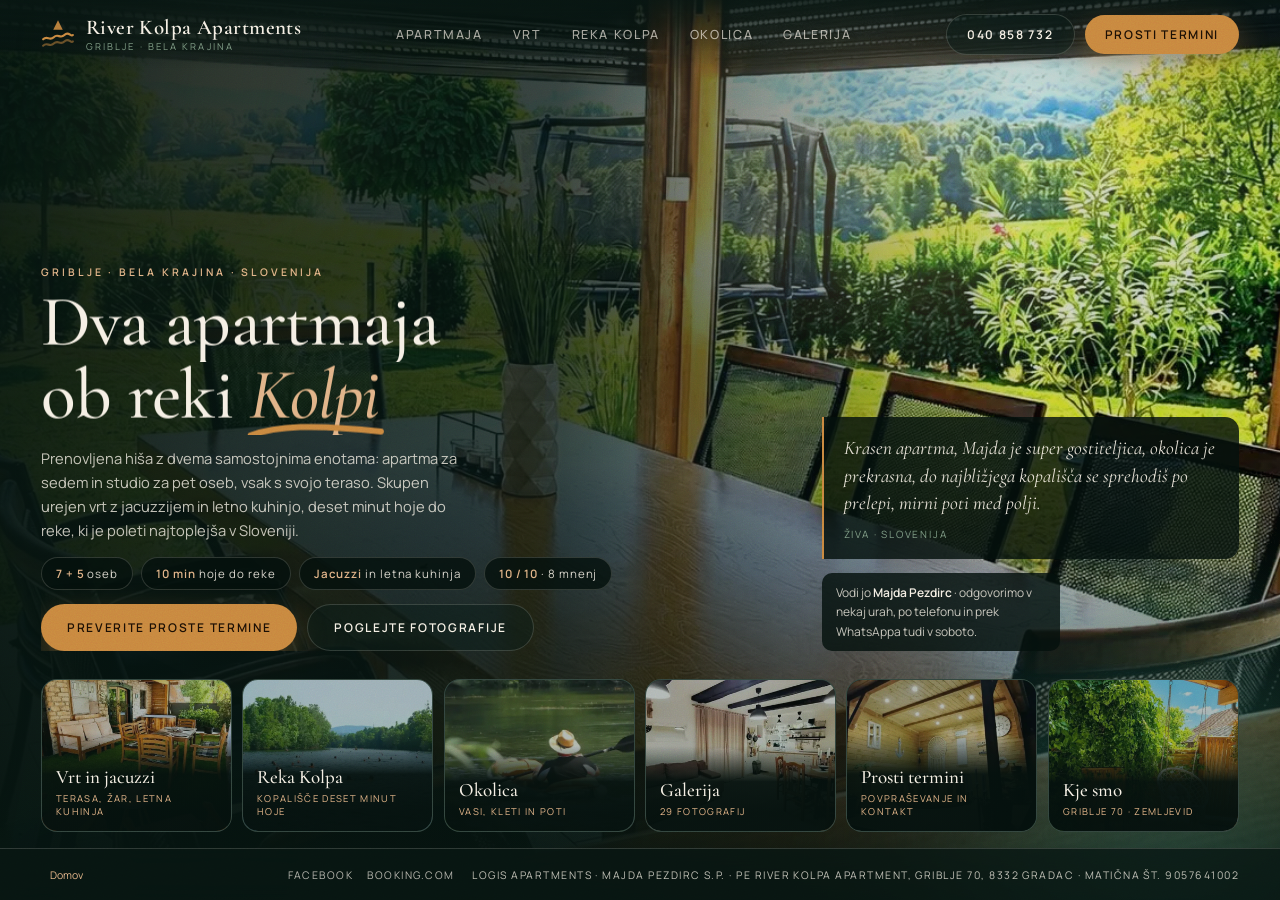
==== index.html @ e373b037 "Absolutni naslovi za predoglede, robots, sitemap Stran je doslej imela samo relativni og:image, brez" ====
<!doctype html>
<html lang="sl">
<head>
<meta charset="utf-8">
<meta name="viewport" content="width=device-width,initial-scale=1,viewport-fit=cover">
<title>River Kolpa Apartments — dva apartmaja ob Kolpi, Griblje, Bela krajina</title>
<meta name="description" content="River Kolpa Apartments, Griblje 70 pri reki Kolpi v Beli krajini. Dva prenovljena apartmaja v hiši: apartma za 7 in studio za 5 oseb, skupen vrt s teraso, jacuzzijem in letno kuhinjo. Reka je deset minut hoje. Brezplačen WiFi in parkirišče.">
<meta name="theme-color" content="#0f2a24">
<meta name="color-scheme" content="dark">
<link rel="preload" as="image" href="assets/hero-terasa.webp" fetchpriority="high">
<meta name="author" content="Majda Pezdirc">
<link rel="canonical" href="https://robertpezdirc8-prog.github.io/river-kolpa-apartments/">
<meta property="og:type" content="website">
<meta property="og:site_name" content="River Kolpa Apartments">
<meta property="og:locale" content="sl_SI">
<meta property="og:url" content="https://robertpezdirc8-prog.github.io/river-kolpa-apartments/">
<meta property="og:title" content="River Kolpa Apartments — Griblje ob Kolpi">
<meta property="og:description" content="Dva apartmaja z vrtom, jacuzzijem in letno kuhinjo. Deset minut hoje do reke, ki je poleti najtoplejša v Sloveniji.">
<meta property="og:image" content="https://robertpezdirc8-prog.github.io/river-kolpa-apartments/assets/og.jpg">
<meta property="og:image:width" content="1200">
<meta property="og:image:height" content="630">
<meta property="og:image:alt" content="Pokrita terasa z razgledom v dolino ob Kolpi">
<meta name="twitter:card" content="summary_large_image">
<meta name="twitter:title" content="River Kolpa Apartments — Griblje ob Kolpi">
<meta name="twitter:description" content="Dva apartmaja z vrtom, jacuzzijem in letno kuhinjo. Deset minut hoje do reke.">
<meta name="twitter:image" content="https://robertpezdirc8-prog.github.io/river-kolpa-apartments/assets/og.jpg">
<link rel="icon" href="data:image/svg+xml,%3Csvg xmlns='http://www.w3.org/2000/svg' viewBox='0 0 32 32'%3E%3Crect width='32' height='32' rx='7' fill='%230f2a24'/%3E%3Cpath d='M4 20c4-4 6 2 10-2s6 2 10-2 4 2 4 0' stroke='%23e0b287' stroke-width='2.4' fill='none' stroke-linecap='round'/%3E%3Cpath d='M4 26c4-4 6 2 10-2s6 2 10-2 4 2 4 0' stroke='%237f9b85' stroke-width='2.4' fill='none' stroke-linecap='round'/%3E%3C/svg%3E">
<link rel="preconnect" href="https://fonts.googleapis.com">
<link rel="preconnect" href="https://fonts.gstatic.com" crossorigin>
<link href="https://fonts.googleapis.com/css2?family=Cormorant+Garamond:ital,wght@0,400;0,500;0,600;1,400;1,500&family=Manrope:wght@300;400;500;600;700&display=swap" rel="stylesheet">
<link rel="stylesheet" href="styles.css">
</head>
<body>
<a class="skip" href="#stage">Preskoči na vsebino</a>
<div class="grain" aria-hidden="true"></div>

<header class="topbar">
  <button class="brand" data-go="home" aria-label="River Kolpa Apartments — domov">
    <span class="brand-mark" aria-hidden="true">
      <svg viewBox="0 0 32 32" fill="none"><path d="M2 21c4-4 6 2 10-2s6 2 10-2 6 2 8 0" stroke="currentColor" stroke-width="2" stroke-linecap="round"/><path d="M2 27c4-4 6 2 10-2s6 2 10-2 6 2 8 0" stroke="currentColor" stroke-width="2" stroke-linecap="round" opacity=".5"/><path d="M16 3l4.5 9h-9L16 3z" fill="currentColor" opacity=".9"/></svg>
    </span>
    <span class="brand-txt"><b>River Kolpa Apartments</b><i>Griblje · Bela krajina</i></span>
  </button>

  <nav class="nav" id="nav" aria-label="Glavna navigacija"></nav>

  <div class="top-actions">
    <button class="back" id="back" aria-label="Nazaj na prejšnji pogled">
      <svg viewBox="0 0 24 24" fill="none" aria-hidden="true"><path d="M15 18l-6-6 6-6" stroke="currentColor" stroke-width="2" stroke-linecap="round" stroke-linejoin="round"/></svg>
      <span>Nazaj</span>
    </button>
    <a class="btn btn-ghost hide-sm" href="tel:+38640858732">040 858 732</a>
    <button class="btn btn-solid" data-go="booking">Prosti termini</button>
  </div>
</header>

<main id="stage" class="stage"></main>

<footer class="foot">
  <nav class="trail" id="trail" aria-label="Trenutna lokacija"></nav>
  <div class="foot-right">
    <a class="call" href="tel:+38640858732"><svg viewBox="0 0 24 24" fill="none" aria-hidden="true"><path d="M6 3h3l2 5-2.5 1.5a12 12 0 0 0 6 6L16 13l5 2v3a2 2 0 0 1-2.2 2A17 17 0 0 1 4 5.2 2 2 0 0 1 6 3z" stroke="currentColor" stroke-width="1.7" stroke-linejoin="round"/></svg>040 858 732</a>
    <span class="soc"><a href="https://www.facebook.com/p/RIVER-KOLPA-Apartment-Griblje-Bela-krajina-Slovenia-100063596405674/" target="_blank" rel="noopener">Facebook</a><a href="https://www.booking.com/hotel/si/holiday-house-kolpa.sl.html" target="_blank" rel="noopener">Booking.com</a></span>
    <span class="legal">LOGIS APARTMENTS · Majda Pezdirc s.p. · PE River Kolpa Apartment, Griblje 70, 8332 Gradac · matična št. 9057641002</span>
  </div>
</footer>

<p class="sr-only" id="live" aria-live="polite"></p>

<dialog class="lightbox" id="lightbox" aria-label="Fotografija v polni velikosti">
  <button class="lb-close" id="lbClose" aria-label="Zapri">&times;</button>
  <button class="lb-nav prev" id="lbPrev" aria-label="Prejšnja fotografija">&#8249;</button>
  <img id="lbImg" alt="">
  <button class="lb-nav next" id="lbNext" aria-label="Naslednja fotografija">&#8250;</button>
  <div class="lb-cap" id="lbCap"></div>
</dialog>

<script type="application/ld+json">
{"@context":"https://schema.org","@type":"LodgingBusiness","name":"River Kolpa Apartments",
"description":"Dva prenovljena apartmaja ob reki Kolpi v Gribljah, Bela krajina. Apartma za 7 in studio za 5 oseb, skupen vrt s teraso, jacuzzijem in letno kuhinjo; deset minut hoje do naravnega kopališča.",
"telephone":"+38640858732","email":"majda.pezdirc@gmail.com","numberOfRooms":2,"petsAllowed":true,
"image":"https://robertpezdirc8-prog.github.io/river-kolpa-apartments/assets/og.jpg","url":"https://robertpezdirc8-prog.github.io/river-kolpa-apartments/",
"sameAs":["https://www.facebook.com/p/RIVER-KOLPA-Apartment-Griblje-Bela-krajina-Slovenia-100063596405674/","https://www.booking.com/hotel/si/holiday-house-kolpa.sl.html"],
"address":{"@type":"PostalAddress","streetAddress":"Griblje 70","postalCode":"8332","addressLocality":"Gradac","addressRegion":"Črnomelj","addressCountry":"SI"},
"geo":{"@type":"GeoCoordinates","latitude":45.5735782,"longitude":15.295151},
"aggregateRating":{"@type":"AggregateRating","ratingValue":"10","reviewCount":8,"bestRating":"10","worstRating":"1"},
"amenityFeature":[
 {"@type":"LocationFeatureSpecification","name":"Brezplačen WiFi","value":true},
 {"@type":"LocationFeatureSpecification","name":"Brezplačno parkirišče","value":true},
 {"@type":"LocationFeatureSpecification","name":"Klimatska naprava","value":true},
 {"@type":"LocationFeatureSpecification","name":"Štedilnik na drva","value":true},
 {"@type":"LocationFeatureSpecification","name":"Popolnoma opremljena kuhinja","value":true},
 {"@type":"LocationFeatureSpecification","name":"Jacuzzi na vrtu","value":true},
 {"@type":"LocationFeatureSpecification","name":"Ograjen vrt in travnik","value":true}]}
</script>
<script src="app.js"></script>
</body>
</html>
---- styles.css ----
:root{
  --ink:#0b1d18;
  --forest:#0f2a24;
  --moss:#1d4438;
  --sage:#7f9b85;
  --wood:#c8873f;
  --wood-soft:#e0b287;
  --cream:#f5efe4;
  --paper:#fbf8f2;
  --line:rgba(245,239,228,.16);
  --scrim:rgba(4,16,13,.82);
  --text:rgba(245,239,228,.78);
  --muted:rgba(245,239,228,.52);
  --shadow:0 30px 80px rgba(4,14,11,.55);
  --ease:cubic-bezier(.22,.68,.24,1);
  --dur:.62s;
  --pad:clamp(18px,3.2vw,54px);
  --bar:52px;
}

*{box-sizing:border-box}
html,body{height:100%}
html{-webkit-text-size-adjust:100%;text-size-adjust:100%}
body{
  margin:0;overflow:hidden;background:var(--ink);color:var(--cream);
  font-family:"Manrope",system-ui,sans-serif;font-weight:400;
  -webkit-font-smoothing:antialiased;text-rendering:optimizeLegibility;
}
button,input,textarea,select{font:inherit;color:inherit}
a{color:inherit;text-decoration:none}
h1,h2,h3,h4{margin:0;font-family:"Cormorant Garamond",Georgia,serif;font-weight:500;line-height:1.02;letter-spacing:-.01em}
p,figure{margin:0}
img{display:block}
:focus-visible{outline:3px solid var(--wood-soft);outline-offset:3px;border-radius:8px}
.sr-only{position:absolute;width:1px;height:1px;margin:-1px;padding:0;overflow:hidden;clip:rect(0 0 0 0);white-space:nowrap;border:0}
.skip{position:fixed;top:calc(8px + env(safe-area-inset-top,0px));left:8px;z-index:90;padding:10px 16px;border-radius:10px;background:var(--cream);color:var(--ink);font-size:12px;letter-spacing:.1em;text-transform:uppercase;font-weight:600;transform:translateY(-160%);transition:transform .25s}
.skip:focus{transform:none}

.grain{
  position:fixed;inset:0;pointer-events:none;z-index:60;opacity:.3;mix-blend-mode:overlay;
  background-image:url("data:image/svg+xml,%3Csvg xmlns='http://www.w3.org/2000/svg' width='140' height='140'%3E%3Cfilter id='n'%3E%3CfeTurbulence type='fractalNoise' baseFrequency='.85' numOctaves='3'/%3E%3C/filter%3E%3Crect width='140' height='140' filter='url(%23n)' opacity='.5'/%3E%3C/svg%3E");
}

/* ── top bar ───────────────────────────────── */
.topbar{
  position:fixed;top:env(safe-area-inset-top,0px);left:0;right:0;z-index:40;height:68px;
  display:flex;align-items:center;justify-content:space-between;gap:18px;
  padding:0 var(--pad);
  background:linear-gradient(180deg,rgba(8,22,18,.86),rgba(8,22,18,0));
}
.brand{display:flex;align-items:center;gap:11px;background:none;border:0;cursor:pointer;padding:0}
.brand-mark{width:34px;height:34px;color:var(--wood);flex:none}
.brand-mark svg{width:100%;height:100%}
.brand-txt{display:flex;flex-direction:column;line-height:1;text-align:left}
.brand-txt b{font-family:"Cormorant Garamond",serif;font-weight:600;font-size:21px;letter-spacing:.02em}
.brand-txt i{font-style:normal;font-size:9.5px;letter-spacing:.22em;text-transform:uppercase;color:var(--sage);margin-top:4px}

.nav{display:flex;align-items:center;gap:2px}
.nav button{
  background:none;border:0;cursor:pointer;padding:9px 14px;border-radius:999px;
  font-size:12.5px;letter-spacing:.13em;text-transform:uppercase;font-weight:500;
  color:rgba(245,239,228,.66);transition:color .25s,background .25s;
}
.nav button:hover{color:var(--cream);background:rgba(245,239,228,.07)}
.nav button.on{color:var(--ink);background:var(--cream)}

.top-actions{display:flex;align-items:center;gap:10px}
.btn{
  border:0;cursor:pointer;border-radius:999px;padding:11px 20px;
  font-size:12px;letter-spacing:.14em;text-transform:uppercase;font-weight:600;
  transition:transform .3s var(--ease),box-shadow .3s var(--ease),background .25s,color .25s;
}
.btn:hover{transform:translateY(-2px)}
.btn-solid{background:var(--wood);color:#1a0f04;box-shadow:0 10px 26px rgba(200,135,63,.3)}
.btn-solid:hover{background:var(--wood-soft)}
.btn-ghost{background:rgba(11,29,24,.5);border:1px solid var(--line);color:var(--cream)}
.btn-ghost:hover{border-color:var(--cream)}

.back{
  display:none;align-items:center;gap:7px;cursor:pointer;
  background:rgba(11,29,24,.6);border:1px solid var(--line);color:var(--cream);
  border-radius:999px;padding:9px 17px 9px 12px;
  font-size:11.5px;letter-spacing:.16em;text-transform:uppercase;font-weight:600;
  backdrop-filter:blur(14px);transition:border-color .3s var(--ease);
}
.back svg{width:17px;height:17px}
.back.show{display:flex;animation:chipIn .4s var(--ease)}
.back:hover{border-color:var(--cream)}
@keyframes chipIn{from{opacity:0;transform:translateY(-7px)}to{opacity:1;transform:none}}

/* ─ sled globine v spodnji vrstici ───────────── */
.foot{
  position:fixed;left:0;right:0;bottom:env(safe-area-inset-bottom,0px);z-index:35;height:var(--bar);
  display:flex;align-items:center;justify-content:space-between;gap:18px;
  padding:0 var(--pad);
  background:rgba(8,22,18,.78);backdrop-filter:blur(12px);border-top:1px solid var(--line);
  font-size:10.5px;letter-spacing:.14em;text-transform:uppercase;
}
.trail{display:flex;align-items:center;gap:4px;min-width:0}
.trail button{
  background:none;border:0;cursor:pointer;padding:5px 9px;border-radius:999px;
  font:inherit;color:var(--sage);transition:color .25s,background .25s;
}
.trail button:hover:not(:disabled){color:var(--cream);background:rgba(245,239,228,.08)}
.trail button[aria-current="page"]{color:var(--wood-soft)}
.trail button:disabled{cursor:default}
.trail span{color:rgba(245,239,228,.28)}
.foot-right{display:flex;align-items:center;gap:18px;min-width:0;color:rgba(245,239,228,.38)}
.call{display:none;align-items:center;gap:8px;flex:none;padding:9px 15px;border:1px solid var(--line);border-radius:999px;
  font-size:11.5px;letter-spacing:.1em;text-transform:uppercase;font-weight:600;color:var(--cream);transition:border-color .3s}
.call:hover{border-color:var(--wood-soft)}
.call svg{width:15px;height:15px;color:var(--wood)}
.foot-right .legal{overflow:hidden;text-overflow:ellipsis;white-space:nowrap;color:rgba(245,239,228,.76)}
.soc{display:flex;gap:14px;flex:none}
.soc a{color:rgba(245,239,228,.72);padding:7px 0;transition:color .25s}
.soc a:hover{color:var(--wood-soft)}

/* ── stage / globina ───────────────────────── */
.stage{position:fixed;inset:0}
.view{
  position:absolute;inset:0;padding:84px var(--pad) calc(var(--bar) + 14px);
  display:flex;flex-direction:column;overflow:hidden;
  transform-origin:50% 46%;will-change:transform,opacity,filter;
  transition:transform var(--dur) var(--ease),opacity var(--dur) var(--ease),filter var(--dur) var(--ease);
}
.view[aria-hidden="true"]{pointer-events:none}
.view.is-in{transform:none;opacity:1;filter:none}
.view.is-behind{transform:scale(.86);opacity:0;filter:blur(14px)}
.view.is-ahead{transform:scale(1.14);opacity:0;filter:blur(16px)}
.col{flex:1;min-height:0;display:flex;flex-direction:column}

.eyebrow{font-size:10.5px;letter-spacing:.28em;text-transform:uppercase;color:var(--wood-soft);font-weight:600}
.lede{font-size:clamp(14px,1.15vw,16.5px);line-height:1.62;color:var(--text);max-width:48ch}
.big{font-size:clamp(38px,5.6vw,86px);line-height:.94}
.mid{font-size:clamp(28px,3.3vw,48px)}
h1:focus-visible,h2:focus-visible{outline-offset:10px}
.fineprint{font-size:12px;line-height:1.6;color:var(--muted);margin-top:18px;max-width:46ch}

/* ── domov ─────────────────────────────────── */
.hero{position:absolute;inset:0;z-index:-1;overflow:hidden}
.hero img{width:100%;height:100%;object-fit:cover;animation:drift 26s ease-in-out infinite alternate}
@keyframes drift{from{transform:scale(1.04) translate3d(0,0,0)}to{transform:scale(1.13) translate3d(-1.6%,-1.4%,0)}}
.hero::after{
  content:"";position:absolute;inset:0;
  background:linear-gradient(90deg,rgba(6,20,16,.95) 0%,rgba(6,20,16,.8) 44%,rgba(6,20,16,.2) 80%),
             linear-gradient(0deg,rgba(6,20,16,.94),transparent 48%);
}
.home-grid{display:grid;grid-template-rows:minmax(0,1fr) auto;gap:clamp(16px,2.2vw,30px);flex:1;min-height:0;align-items:stretch;padding-bottom:2px}
.home-top{display:grid;grid-template-columns:minmax(0,1.28fr) minmax(0,.72fr);gap:clamp(20px,3vw,54px);align-items:end;min-height:0}
.home-title{min-height:0;max-height:100%;overflow:auto;scrollbar-width:thin}
.home-title h1{margin:14px 0 16px}
.home-title h1 em{font-style:italic;color:var(--wood-soft)}
.chips{display:flex;flex-wrap:wrap;gap:8px;margin-top:20px}
.chip{border:1px solid var(--line);border-radius:999px;padding:8px 14px;font-size:11.5px;letter-spacing:.08em;color:rgba(245,239,228,.86);background:var(--scrim)}
.chip b{color:var(--wood-soft);font-weight:600}
.cta-row{display:flex;flex-wrap:wrap;gap:10px;margin-top:20px}
.cta-row .btn{padding:14px 26px}
.home-aside{display:flex;flex-direction:column;gap:14px;align-items:flex-start}
.hosted{font-size:12px;line-height:1.6;color:var(--text);max-width:34ch;background:var(--scrim);padding:10px 14px;border-radius:10px}
.hosted b{color:var(--cream);font-weight:600}

.quote{margin:0;padding:18px 20px;border-left:2px solid var(--wood);background:var(--scrim);border-radius:0 14px 14px 0}
.quote blockquote{margin:0;font-family:"Cormorant Garamond",serif;font-style:italic;font-size:clamp(16px,1.5vw,21px);line-height:1.42;color:rgba(245,239,228,.92)}
.quote figcaption{margin-top:10px;font-size:10px;letter-spacing:.18em;text-transform:uppercase;color:var(--sage)}

.doors{display:grid;grid-template-columns:repeat(6,minmax(0,1fr));gap:10px;flex:none}
.door{
  position:relative;overflow:hidden;cursor:pointer;border:1px solid var(--line);border-radius:16px;
  background:#0d241e;height:clamp(132px,21vh,214px);padding:0;text-align:left;
  transition:border-color .35s,transform .5s var(--ease);
}
.door:hover{border-color:rgba(245,239,228,.42);transform:translateY(-4px)}
.door img{position:absolute;inset:0;width:100%;height:100%;object-fit:cover;opacity:.55;transition:opacity .5s,transform 1.1s var(--ease)}
.door:hover img{opacity:.75;transform:scale(1.08)}
.door span{position:absolute;inset:auto 0 0 0;padding:32px 14px 13px;display:flex;flex-direction:column;justify-content:flex-end;gap:4px;
  background:linear-gradient(0deg,rgba(4,16,13,.98) 22%,rgba(4,16,13,.95) 58%,transparent)}
.door b{font-family:"Cormorant Garamond",serif;font-size:21px;font-weight:500}
.door i{font-style:normal;font-size:9.5px;letter-spacing:.14em;text-transform:uppercase;color:var(--wood-soft)}
.door::after{content:"→";position:absolute;top:12px;right:14px;font-size:16px;opacity:0;transform:translateX(-8px);transition:all .45s var(--ease);color:var(--wood-soft)}
.door:hover::after{opacity:1;transform:none}

/* ── razdeljeni pogled ─────────────────────── */
.split{display:grid;grid-template-columns:minmax(0,1.02fr) minmax(0,1fr);grid-template-rows:minmax(0,1fr);gap:clamp(22px,3.4vw,56px);flex:1;min-height:0;align-items:center}
.figure{position:relative;border-radius:20px;overflow:hidden;box-shadow:var(--shadow);height:100%;min-height:0}
.figure img{width:100%;height:100%;object-fit:cover;transition:transform 1.4s var(--ease)}
.figure:hover img{transform:scale(1.045)}
.figure figcaption{
  position:absolute;left:0;right:0;bottom:0;padding:40px 18px 16px;font-size:11.5px;letter-spacing:.14em;text-transform:uppercase;
  background:linear-gradient(0deg,rgba(4,16,13,.97) 40%,rgba(4,16,13,.9) 62%,transparent);color:rgba(245,239,228,.94)
}
.stack{display:grid;grid-template-rows:1.35fr 1fr;gap:12px;height:100%;min-height:0}

.copy{min-height:0;max-height:100%;overflow:auto;scrollbar-width:thin}
.copy h2{margin:14px 0 18px}
.facts{display:grid;grid-template-columns:repeat(2,minmax(0,1fr));gap:2px;margin-top:26px;border-top:1px solid var(--line)}
.fact{padding:15px 4px 15px 0;border-bottom:1px solid var(--line)}
.fact b{display:block;font-family:"Cormorant Garamond",serif;font-size:31px;font-weight:500;color:var(--wood-soft);line-height:1}
.fact span{display:block;font-size:11px;letter-spacing:.15em;text-transform:uppercase;color:var(--muted);margin-top:7px}

/* ── apartmaja ─────────────────────────────── */
.units-wrap{display:flex;flex-direction:column;flex:1;min-height:0;overflow:hidden}
.unitcols{display:grid;grid-template-columns:repeat(2,minmax(0,1fr));grid-auto-rows:max-content;gap:14px;margin-top:16px;flex:1;min-height:0;overflow:auto;scrollbar-width:thin;align-content:start}
.unit{position:relative;border:1px solid var(--line);border-radius:20px;overflow:hidden;background:#0d241e;display:grid;grid-template-rows:minmax(0,150px) auto;min-height:0}
.unit>img{width:100%;height:100%;object-fit:cover}
.unit-body{padding:clamp(14px,1.5vw,22px);min-height:0}
.unit-body h3{font-size:clamp(21px,2vw,28px)}
.unit-meta{font-size:10px;letter-spacing:.18em;text-transform:uppercase;color:var(--wood-soft);margin:7px 0 12px}
.unit dl{margin:0;display:grid;border-top:1px solid var(--line)}
.unit dl>div{display:grid;grid-template-columns:minmax(0,.4fr) minmax(0,1fr);gap:14px;padding:9px 0;border-bottom:1px solid var(--line)}
.unit dt{font-size:10px;letter-spacing:.15em;text-transform:uppercase;color:var(--muted);padding-top:3px}
.unit dd{margin:0;font-size:13px;line-height:1.5;color:var(--text)}

.amenbar{display:grid;grid-template-columns:repeat(5,minmax(0,1fr));gap:7px 20px;margin-top:14px;flex:none;padding-top:12px;border-top:1px solid var(--line)}
.amenbar div{display:flex;align-items:center;gap:8px;font-size:12px;line-height:1.3;color:var(--text)}
.amenbar svg{width:16px;height:16px;flex:none;color:var(--wood)}

/* ── reka ──────────────────────────────────── */
.rivergrid{display:grid;grid-template-columns:repeat(2,minmax(0,1fr));grid-template-rows:repeat(2,minmax(0,1fr));gap:10px;height:100%;min-height:0}
.rivergrid img{width:100%;height:100%;object-fit:cover;border-radius:16px;border:1px solid var(--line);transition:transform 1.2s var(--ease)}
.rivergrid img:hover{transform:scale(1.04)}

/* ── okolica ───────────────────────────────── */
.strip{display:grid;grid-auto-flow:column;grid-auto-columns:minmax(0,1fr);gap:12px;flex:1;min-height:0;margin-top:22px}
.card{
  position:relative;overflow:hidden;border-radius:16px;border:1px solid var(--line);
  padding:0;cursor:pointer;background:#0d241e;text-align:left;
}
.card img{position:absolute;inset:0;width:100%;height:100%;object-fit:cover;opacity:.55;transition:transform 1.2s var(--ease),opacity .5s}
.card:hover img{transform:scale(1.07);opacity:.72}
.card div{position:absolute;inset:auto 0 0 0;padding:44px 17px 18px;background:linear-gradient(0deg,rgba(4,16,13,.98) 26%,rgba(4,16,13,.95) 62%,transparent)}
.card h3{font-size:23px;margin-bottom:6px}
.card p{font-size:12.5px;line-height:1.5;color:rgba(245,239,228,.78)}
.card i{position:absolute;top:13px;left:15px;font-style:normal;display:flex;align-items:center;gap:7px;font-size:10px;letter-spacing:.2em;text-transform:uppercase;color:var(--wood-soft);background:var(--scrim);padding:6px 12px 6px 9px;border-radius:999px}
.card i svg{width:14px;height:14px;flex:none}

.distlist{display:grid;grid-template-columns:repeat(3,minmax(0,1fr));gap:1px 24px;margin-top:16px;flex:none;border-top:1px solid var(--line);padding-top:12px}
.distlist div{display:flex;align-items:baseline;gap:12px;padding:7px 0;border-bottom:1px solid var(--line)}
.distlist b{font-family:"Cormorant Garamond",serif;font-size:20px;font-weight:500;color:var(--wood-soft);flex:none;min-width:56px}
.distlist span{font-size:12.5px;color:var(--text)}

/* ── galerija ──────────────────────────────── */
.gal-head{display:flex;justify-content:space-between;align-items:flex-end;gap:22px;flex-wrap:wrap}
.tabs{display:flex;gap:6px;flex-wrap:wrap}
.tab{
  background:rgba(245,239,228,.05);border:1px solid var(--line);border-radius:999px;cursor:pointer;
  padding:8px 15px;font-size:10.5px;letter-spacing:.15em;text-transform:uppercase;font-weight:600;color:var(--muted);
  transition:color .25s,background .25s,border-color .25s;
}
.tab:hover{color:var(--cream);border-color:rgba(245,239,228,.4)}
.tab.on{color:var(--ink);background:var(--cream);border-color:var(--cream)}
.gal{display:flex;flex-wrap:wrap;align-content:flex-start;gap:10px;flex:1;min-height:0;overflow:auto;scrollbar-width:thin;margin-top:20px}
.gal button{position:relative;flex:0 0 auto;border:1px solid var(--line);border-radius:12px;overflow:hidden;background:#0d241e;cursor:zoom-in;padding:0;min-height:0}
.gal button img{width:100%;height:100%;object-fit:cover;transition:transform .9s var(--ease),opacity .4s;opacity:.88}
.gal button:hover img{transform:scale(1.07);opacity:1}
.gal button::after{content:"";position:absolute;inset:0;background:radial-gradient(circle at 50% 120%,rgba(200,135,63,.28),transparent 60%);opacity:0;transition:opacity .5s}
.gal button:hover::after{opacity:1}

/* ── rezervacija ───────────────────────────── */
.book{display:grid;grid-template-columns:minmax(0,.95fr) minmax(0,1.05fr);grid-template-rows:minmax(0,1fr);gap:clamp(22px,3.6vw,54px);flex:1;min-height:0;align-items:stretch}
.side{display:flex;flex-direction:column;gap:14px;min-height:0;overflow:auto;scrollbar-width:thin}
.contact-list{display:flex;flex-direction:column;gap:2px;margin-top:26px}
.contact-list a{display:flex;align-items:center;gap:14px;padding:12px 2px;border-bottom:1px solid var(--line);font-size:14.5px;transition:padding-left .35s var(--ease),color .3s}
.contact-list a:hover{padding-left:10px;color:var(--wood-soft)}
.contact-list svg{width:17px;height:17px;color:var(--wood);flex:none}
.contact-list small{margin-left:auto;font-size:10.5px;letter-spacing:.14em;text-transform:uppercase;color:var(--muted)}

.score{display:grid;grid-template-columns:auto minmax(0,1fr);gap:22px;align-items:center;margin-top:20px;padding-top:16px;border-top:1px solid var(--line)}
.score-num b{display:block;font-family:"Cormorant Garamond",serif;font-size:52px;font-weight:500;color:var(--wood-soft);line-height:.9}
.score-num span{display:block;font-size:10.5px;letter-spacing:.16em;text-transform:uppercase;color:var(--muted);margin-top:8px}
.subs{list-style:none;margin:0;padding:0;display:grid;grid-template-columns:repeat(2,minmax(0,1fr));gap:1px 18px}
.subs li{display:flex;justify-content:space-between;gap:10px;padding:6px 0;border-bottom:1px solid var(--line);font-size:11.5px;letter-spacing:.04em;color:var(--muted)}
.subs li b{color:var(--cream);font-weight:600}
.quotes{display:grid;gap:10px;margin-top:20px}
.quotes .quote{padding:14px 16px}
.quotes .quote blockquote{font-size:15px;line-height:1.45}

.form{background:rgba(13,36,30,.72);border:1px solid var(--line);border-radius:20px;padding:clamp(20px,2.4vw,34px);backdrop-filter:blur(12px);flex:none}
.form h3{font-size:27px;margin-bottom:6px}
.form p.note{font-size:12px;line-height:1.55;color:var(--muted);margin-bottom:20px}
.fgrid{display:grid;grid-template-columns:1fr 1fr;gap:12px}
label{display:flex;flex-direction:column;gap:7px;font-size:10.5px;letter-spacing:.16em;text-transform:uppercase;color:var(--muted)}
input,textarea,select{
  background:rgba(6,20,16,.6);border:1px solid var(--line);border-radius:11px;padding:12px 14px;
  font-size:14px;letter-spacing:0;text-transform:none;font-family:inherit;width:100%;min-width:0;transition:border-color .3s,background .3s;
}
input:focus,textarea:focus,select:focus{border-color:var(--wood);background:rgba(6,20,16,.9)}
input:focus:not(:focus-visible),textarea:focus:not(:focus-visible),select:focus:not(:focus-visible){outline:0}
textarea{resize:none;min-height:74px}
.submit-row{display:grid;grid-template-columns:1fr 1fr;gap:10px;margin-top:16px}
.err{margin-top:12px;font-size:12.5px;color:#f0b3a0;text-transform:none;letter-spacing:0}

.acc{display:grid;gap:10px;flex:none}
.acc details{border:1px solid var(--line);border-radius:14px;background:rgba(13,36,30,.5);padding:0 clamp(16px,1.6vw,22px)}
.acc summary{cursor:pointer;padding:15px 0;font-size:10.5px;letter-spacing:.18em;text-transform:uppercase;font-weight:600;color:var(--cream);list-style:none;display:flex;justify-content:space-between;align-items:center;gap:12px}
.acc summary::-webkit-details-marker{display:none}
.acc summary::after{content:"+";font-size:18px;color:var(--wood-soft);line-height:1}
.acc details[open] summary::after{content:"–"}
.acc-g{padding-bottom:16px}
.acc-g h4{font-size:16px;margin:4px 0 8px;color:var(--wood-soft)}
.acc-g ul{margin:0;padding-left:16px;display:grid;gap:6px}
.acc-g li,.acc-g p{font-size:13px;line-height:1.6;color:var(--text)}
.acc-g p{margin:0}
.acc-g+ .acc-g{padding-top:4px}

/* ── lightbox ──────────────────────────────── */
.lightbox{position:fixed;inset:0;width:100%;height:100%;max-width:none;max-height:none;margin:0;padding:0;border:0;overflow:hidden;
  background:rgba(4,14,11,.95);color:var(--cream);display:grid;place-items:center;backdrop-filter:blur(18px);animation:fade .4s var(--ease)}
.lightbox:not([open]){display:none}
.lightbox::backdrop{background:rgba(4,14,11,.55)}
.lightbox[open]{animation:fade .4s var(--ease)}
@keyframes fade{from{opacity:0}to{opacity:1}}
.lightbox img{max-width:88vw;max-height:80vh;max-height:80dvh;object-fit:contain;border-radius:10px;box-shadow:var(--shadow)}
.lb-close{position:absolute;top:20px;right:26px;background:none;border:0;color:var(--cream);font-size:34px;cursor:pointer;line-height:1;opacity:.7}
.lb-close:hover{opacity:1}
.lb-nav{position:absolute;top:50%;transform:translateY(-50%);background:rgba(245,239,228,.08);border:1px solid var(--line);color:var(--cream);width:48px;height:48px;border-radius:999px;font-size:26px;cursor:pointer;display:grid;place-items:center;line-height:1}
.lb-nav:hover{background:rgba(245,239,228,.18)}
.lb-nav.prev{left:22px}.lb-nav.next{right:22px}
.lb-cap{position:absolute;bottom:calc(26px + env(safe-area-inset-bottom,0px));font-size:11px;letter-spacing:.18em;text-transform:uppercase;color:rgba(245,239,228,.6)}

/* ── odzivnost ─────────────────────────────── */
@media (max-width:1400px){
  .doors{grid-template-columns:repeat(6,minmax(0,1fr))}
  .door{height:clamp(120px,17vh,180px)}
  .door b{font-size:19px}
}
@media (max-width:1080px){
  .nav button{padding:8px 10px;font-size:11px;letter-spacing:.1em}
  .hide-sm{display:none}
  .home-top{grid-template-columns:minmax(0,1fr)}
  .home-aside{display:none}
  .amenbar{grid-template-columns:repeat(3,minmax(0,1fr))}
  .distlist{grid-template-columns:repeat(2,minmax(0,1fr))}
}
@media (max-width:900px){
  /* vrstica se zaviha v dve vrsti, ovitek pa se je moral končati pod celim zabojem —
     sicer spodnja vrsta gumijev lebdi nad fotografijo in je ni močno brati */
  .topbar{height:auto;flex-wrap:wrap;padding:10px var(--pad) 0;
    background:linear-gradient(180deg,rgba(8,22,18,.98) 55%,rgba(8,22,18,.94) 88%,rgba(8,22,18,0) 100%)}
  .nav{order:3;width:100%;display:flex;flex-wrap:wrap;justify-content:center;gap:6px;padding:9px 0 11px}
  .nav button{padding:11px 13px;font-size:10.5px;letter-spacing:.12em}
  .btn{padding:14px 18px}
  .back{padding:12px 17px 12px 13px}
  .trail button{padding:9px 10px}
  .soc a{padding:11px 2px}
  .tab{padding:15px 16px;font-size:11px}
  .view{overflow-y:auto;overscroll-behavior:contain;-webkit-overflow-scrolling:touch;
    padding-top:calc(var(--tb,170px) + 12px);padding-bottom:calc(var(--fb,68px) + 16px + env(safe-area-inset-bottom,0px))}
  .copy,.units-wrap,.side,.home-title,.unit-body,.unitcols,.gal{overflow:visible;max-height:none}
  .home-grid,.split,.book,.unitcols{grid-template-columns:1fr}
  .home-grid,.split,.book,.strip,.gal,.units-wrap,.unitcols,.col{flex:0 0 auto;min-height:auto}
  .home-top,.split,.book{align-items:start}
  .home-grid{grid-template-rows:auto auto}
  .home-title{overflow:visible}
  .doors{grid-template-columns:repeat(2,minmax(0,1fr))}
  .door{height:clamp(112px,29vw,164px)}
  .stack{grid-template-rows:1fr 1fr;min-height:420px}
  .split{grid-template-rows:auto auto}
  .rivergrid{min-height:340px}
  .strip{grid-auto-flow:row;grid-auto-columns:auto;grid-template-rows:repeat(4,minmax(0,200px))}
  .amenbar{grid-template-columns:repeat(2,minmax(0,1fr))}
  .score{grid-template-columns:1fr}
  .submit-row{grid-template-columns:1fr}
  .foot{height:auto;padding:9px var(--pad);flex-wrap:wrap;gap:8px}
  .foot-right .legal{display:none}
  .foot .call{display:flex}
  .trail{flex-wrap:wrap}
  input,select,textarea{font-size:16px}
  label{font-size:11px}
  .eyebrow{font-size:11px}
  .brand-txt i{font-size:10px}
  .door i{font-size:10px}
  .chip{font-size:12px}
  .unit dt{font-size:10.5px}
  .unit-meta{font-size:10.5px}
  .unit dd{font-size:13.5px;line-height:1.55}
  .quote figcaption{font-size:10.5px}
  .fact span{font-size:11px}
  .contact-list small{font-size:11px}
  .score-num span{font-size:11px}
  .acc summary{font-size:11px}
  .amenbar div{font-size:12.5px}
  .card p{font-size:13px}
  .card i{font-size:10.5px}
  .distlist span{font-size:13px}
  .fineprint{font-size:12.5px}
  .hosted{font-size:12.5px}
}
@media (max-width:600px){
  .topbar{padding:8px var(--pad) 0}
  .brand-txt i{display:none}
  .brand-txt b{font-size:18px}
  .top-actions{width:100%;order:2;justify-content:space-between;gap:10px}
  .btn{padding:13px 16px}
  .nav{padding:8px 0 9px;gap:5px}
  .nav button{padding:10px 12px;font-size:10px}
  .trail button{padding:8px 9px}
  .soc a{padding:9px 2px}
}
@media (max-width:420px){
  .fgrid{grid-template-columns:1fr}
}
@media (max-height:430px) and (max-width:900px){
  .brand-txt{display:none}
  .top-actions{order:1;width:auto;justify-content:flex-end}
  .nav{width:100%;overflow-x:auto;flex-wrap:nowrap;justify-content:flex-start;scrollbar-width:none}
}
@media (max-height:720px){
  .big{font-size:clamp(30px,4.4vw,48px)}
  .facts,.amenbar{margin-top:14px}
  .fact{padding:9px 0}
  .fact b{font-size:23px}
  .door{height:clamp(108px,19vh,150px)}
  .unit{grid-template-rows:minmax(0,118px) auto}
  .unit dl>div{padding:7px 0}
  .unit dd{font-size:12.5px;line-height:1.45}
}
@media (max-height:860px) and (min-width:901px){
  .doors{grid-template-columns:repeat(6,minmax(0,1fr))}
  .door{height:clamp(96px,15.5vh,128px)}
  .door b{font-size:19px}
  .home-title h1{margin:10px 0 12px}
  .chips,.cta-row{margin-top:14px}
  .lede{font-size:13.5px;line-height:1.55}
  .quote{padding:14px 18px}
}
@media (prefers-reduced-motion:reduce){
  *{animation:none!important;transition-duration:.01ms!important}
}

/* ══ ambienca, globina, koreografija ═══════════
   Dodano v tretji krog: sloji svetlobe, prahu in
   gibanja. Vse je dekorativno in pod `pointer-events:none`. */

.view > :not(.hero):not(.amb){position:relative;z-index:1}

.amb{position:absolute;inset:0;z-index:-1;pointer-events:none;overflow:hidden}
.amb > *{position:absolute}

.glow{border-radius:50%;filter:blur(64px);mix-blend-mode:screen}
.glow-a{width:44vw;height:44vw;left:-9vw;top:-15vw;background:radial-gradient(circle,rgba(255,197,112,.44),rgba(255,197,112,0) 66%);animation:gdrift 38s ease-in-out infinite alternate}
.glow-b{width:50vw;height:50vw;right:-14vw;bottom:-19vw;background:radial-gradient(circle,rgba(74,190,168,.34),rgba(74,190,168,0) 68%);animation:gdrift 46s -14s ease-in-out infinite alternate-reverse}
@keyframes gdrift{from{transform:translate3d(0,0,0) scale(1)}to{transform:translate3d(5.5vw,4.5vh,0) scale(1.18)}}

.rays{inset:0;transform-origin:62% 6%;mix-blend-mode:screen;opacity:.6;
  background:repeating-conic-gradient(from 0deg at 62% 6%,rgba(255,216,150,.14) 0deg 2.3deg,transparent 2.3deg 11deg);
  -webkit-mask-image:radial-gradient(72% 66% at 62% 6%,#000 0%,rgba(0,0,0,.35) 42%,transparent 74%);
  mask-image:radial-gradient(72% 66% at 62% 6%,#000 0%,rgba(0,0,0,.35) 42%,transparent 74%);
  animation:rayturn 210s linear infinite}
@keyframes rayturn{to{transform:rotate(360deg)}}

.mote{width:3px;height:3px;border-radius:50%;opacity:0;
  background:rgba(255,229,178,.95);box-shadow:0 0 9px 2px rgba(255,199,120,.5);
  animation:mote var(--t,26s) linear var(--dl,0s) infinite}
@keyframes mote{
  0%{opacity:0;transform:translate3d(0,0,0) scale(.5)}
  14%{opacity:var(--o,.7)}
  55%{opacity:calc(var(--o,.7)*.35)}
  86%{opacity:var(--o,.7)}
  100%{opacity:0;transform:translate3d(var(--x,4vw),var(--y,-46vh),0) scale(1.15)}
}

.vig{inset:0;background:radial-gradient(120% 92% at 50% 44%,transparent 42%,rgba(4,14,11,.5) 84%,rgba(4,14,11,.86) 100%)}

/* ── domov: večslojna fotografija ────────────── */
.hero{transform:translate3d(calc(var(--px,0)*-13px),calc(var(--py,0)*-9px),0);transition:transform .7s cubic-bezier(.16,.84,.24,1)}
.hero::before{content:"";position:absolute;inset:0;z-index:2;mix-blend-mode:screen;pointer-events:none;
  background:radial-gradient(46% 40% at 74% 16%,rgba(255,206,138,.3),transparent 68%);animation:breathe 17s ease-in-out infinite alternate}
@keyframes breathe{from{opacity:.5}to{opacity:1}}
.hero img{position:absolute;inset:0;opacity:0;filter:saturate(1.07) contrast(1.04)}
.hero img.on{opacity:1;animation:shot 36s ease-in-out infinite}
.hero img.off1{animation:shot 36s 12s ease-in-out infinite}
.hero img.off2{animation:shot 36s 24s ease-in-out infinite}
@keyframes shot{
  0%{opacity:0;transform:scale(1.06)}
  6%{opacity:1}
  30%{opacity:1}
  39%{opacity:0}
  100%{opacity:0;transform:scale(1.16)}
}
.hero img.lead{animation:heroIn 2.1s var(--ease) both,shot 36s ease-in-out infinite}
@keyframes heroIn{from{opacity:0;transform:scale(1.13)}to{opacity:1;transform:scale(1.06)}}

/* ── razkrivanje vsebine ─────────────────────── */
[data-rv]{--d:0ms}
.view.is-in [data-rv]{animation:rvIn .9s var(--ease) var(--d) both}
@keyframes rvIn{from{opacity:0;transform:translate3d(0,17px,0)}to{opacity:1;transform:none}}

.mask{display:block;overflow:hidden;padding-bottom:.08em}
.view.is-in .mask > span{animation:rvLine 1.15s var(--ease) var(--d) both}
@keyframes rvLine{from{transform:translate3d(0,112%,0)}to{transform:none}}

.uline{position:relative;display:inline-block}
.uline svg{position:absolute;left:-1%;bottom:-.16em;width:104%;height:.3em;overflow:visible;pointer-events:none}
.uline path{fill:none;stroke:var(--wood);stroke-width:6;stroke-linecap:round;vector-effect:non-scaling-stroke;stroke-dasharray:100;stroke-dashoffset:0}
.view.is-in .uline path{animation:draw 1.5s .62s var(--ease) both}
@keyframes draw{from{stroke-dashoffset:100}to{stroke-dashoffset:0}}

/* ── ploščice: mosaic, sijaj, nagib ──────────── */
@media (min-width:1401px){.doors{grid-template-columns:1.5fr repeat(5,minmax(0,1fr))}}
.door{--rx:0deg;--ry:0deg;--ty:0px;transform-style:preserve-3d;
  transform:perspective(920px) rotateX(var(--rx)) rotateY(var(--ry)) translate3d(0,var(--ty),0);
  transition:border-color .35s,transform .55s var(--ease),box-shadow .55s var(--ease)}
.door:hover{--ty:-7px;border-color:rgba(245,239,228,.5);box-shadow:0 26px 46px rgba(3,12,9,.6)}
.door img{opacity:.68}
.door:hover img{opacity:.9}
.door::before{content:"";position:absolute;inset:0;z-index:3;pointer-events:none;transform:translateX(-125%);
  background:linear-gradient(105deg,transparent 33%,rgba(255,238,205,.24) 48%,transparent 63%);
  transition:transform 1s var(--ease)}
.door:hover::before{transform:translateX(125%)}
.door > span{z-index:2}
.door::after{z-index:4}

/* ── gumbi: sijaj ────────────────────────────── */
.btn{position:relative;overflow:hidden;isolation:isolate}
.btn::after{content:"";position:absolute;inset:0;z-index:-1;transform:translateX(-125%);
  background:linear-gradient(105deg,transparent 34%,rgba(255,255,255,.34) 50%,transparent 66%);
  transition:transform .85s var(--ease)}
.btn:hover::after{transform:translateX(125%)}
.btn-solid{box-shadow:0 12px 30px rgba(200,135,63,.36)}
.btn-solid:hover{box-shadow:0 18px 44px rgba(224,178,135,.46)}

/* ── reka: caustics ──────────────────────────── */
.cauc{position:absolute;inset:-22%;pointer-events:none;z-index:2;mix-blend-mode:soft-light;opacity:.55;
  background:repeating-linear-gradient(74deg,rgba(255,255,255,.2) 0 2px,transparent 2px 17px),
             repeating-linear-gradient(103deg,rgba(150,255,232,.15) 0 3px,transparent 3px 24px);
  animation:cauc 21s linear infinite}
@keyframes cauc{from{transform:translate3d(0,0,0)}to{transform:translate3d(-7%,4.5%,0)}}

/* ── mirovanje izven aktivnega pogleda ───────── */
.view:not(.is-in) .amb *,.view:not(.is-in) .hero img,.view:not(.is-in) .cauc{animation-play-state:paused}

/* ── zaslonski pripomočki ────────────────────── */
@media (hover:none){.door::before,.btn::after{display:none}}
@media (max-width:900px){.rays{opacity:.4}.glow{filter:blur(46px)}.mote{display:none}}
.mask > span{display:block}
.rivergrid{position:relative;overflow:hidden}
.amb{inset:-3%;transform:translate3d(calc(var(--px,0)*17px),calc(var(--py,0)*11px),0);transition:transform .8s cubic-bezier(.16,.84,.24,1)}
/* ambienca se na domu umakni iz področja besedila */
.view[data-view="home"] .amb{
  -webkit-mask-image:linear-gradient(100deg,transparent 4%,rgba(0,0,0,.5) 32%,#000 60%);
  mask-image:linear-gradient(100deg,transparent 4%,rgba(0,0,0,.5) 32%,#000 60%)}
.rays{opacity:.34}
.glow-a{opacity:.8}

/* ── brez drsenja: eno mnenje, izmenjujoče se ── */
.quotes{display:grid;gap:0}
.quotes .quote{grid-area:1/1;animation:qcycle 18s var(--ease) infinite}
.quotes .quote + .quote{opacity:0}
.quotes .quote:nth-child(2){animation-delay:9s}
@keyframes qcycle{
  0%{opacity:0;transform:translate3d(0,10px,0)}
  6%{opacity:1;transform:none}
  44%{opacity:1;transform:none}
  50%{opacity:0;transform:translate3d(0,-8px,0)}
  100%{opacity:0;transform:translate3d(0,-8px,0)}
}

/* ── drsniki naj ne bodo vidni, a vsebina ostane dosegljiva ── */
@media (min-width:901px){
  .copy,.side,.units-wrap,.unitcols,.home-title{scrollbar-width:none}
  .copy::-webkit-scrollbar,.side::-webkit-scrollbar,.units-wrap::-webkit-scrollbar,
  .unitcols::-webkit-scrollbar,.home-title::-webkit-scrollbar{width:0;height:0}
  .contact-list a{padding-right:8px}
}

/* ── nizki zasloni: vsebina se stisne, da ne rabi drsenja ── */
@media (max-height:830px) and (min-width:901px){
  .book .lede,.split .lede{font-size:13.5px;line-height:1.5}
  .contact-list{margin-top:14px}
  .contact-list a{padding-top:7px;padding-bottom:7px}
  .score{margin-top:12px;padding-top:10px}
  .quotes{margin-top:12px}
  .quote{padding:12px 16px}
  .quote blockquote{font-size:14px}
  .form{padding:16px 20px}
  .form p.note{margin-bottom:12px;font-size:11.5px}
  .fgrid{gap:9px}
  textarea{min-height:52px}
  .submit-row{margin-top:12px}
  .acc details{padding:0 14px}
  .acc summary{padding:10px 0}
  .unit-body{padding:12px 14px}
  .unit dl>div{padding:6px 0}
}
@media (max-height:830px) and (min-width:901px){
  .unit{grid-template-rows:minmax(0,104px) auto}
  .unit-body h3{font-size:22px}
  .unit-meta{margin:5px 0 9px}
  .amenbar{margin-top:10px;padding-top:9px}
  .facts{margin-top:16px}
  .fact{padding:10px 0}
  .fact b{font-size:26px}
  .fineprint{margin-top:12px}
  .cta-row{margin-top:14px}
}
@media (max-height:830px) and (min-width:901px){
  .view{padding-top:74px}
  .fact{padding:8px 0}
}
/* na prenosnikih se prikazna tipografija zloži, da stran ne rabi drsenja */
@media (max-height:830px) and (min-width:901px){
  .big{font-size:clamp(32px,4.3vw,58px);line-height:.96}
  .mid{font-size:clamp(25px,2.7vw,38px)}
  .copy h2{margin:10px 0 14px}
  .home-title h1{margin:10px 0 12px}
  .chips{margin-top:14px}
  .cta-row .btn{padding:12px 22px}
  .lede{font-size:13.5px;line-height:1.52}
}
@media (max-height:720px) and (min-width:901px){
  .big{font-size:clamp(28px,3.8vw,46px)}
  .mid{font-size:clamp(22px,2.4vw,32px)}
}
@media (max-height:830px) and (min-width:901px){
  .home-grid{gap:clamp(12px,1.4vw,18px)}
  .chips,.cta-row{margin-top:12px}
}
/* mehkejši žarki: redkejši, širši, brez učinkova pavčine */
.rays{opacity:.26;background:repeating-conic-gradient(from 0deg at 62% 6%,rgba(255,216,150,.1) 0deg 5.5deg,transparent 5.5deg 26deg)}

/* na visokih zaslonih se rezervacija usede na sredino, da ne ostane prazno dno */
@media (min-height:960px) and (min-width:901px){
  .book,.split{align-items:center}
  .book .copy,.book .side{max-height:none}
}

/* žarki nad ravnim ozadjem se berejo kot črtice — jih zamegli in umiri */
.rays{filter:blur(9px)}
.view:not([data-view="home"]):not([data-view="garden"]):not([data-view="river"]) .rays{opacity:.12}

/* pri 900 px višini se zadnja vrstica dotika robov — rahlo stisnemo ritem */
@media (min-width:901px) and (max-height:940px){
  .home-title h1{margin:10px 0 12px}
  .copy h2{margin:10px 0 14px}
  .chips,.cta-row{margin-top:14px}
  .facts{margin-top:20px}
  .fact{padding:11px 4px 11px 0}
  .fact b{font-size:27px}
}
/* ozek zaslon: najdlje dve sliki v vrsti, razpored še vedno dela JS — vrstice ostanejo do roba polne */
@media (max-width:640px){
  .gal{--gal-cap:2}
}
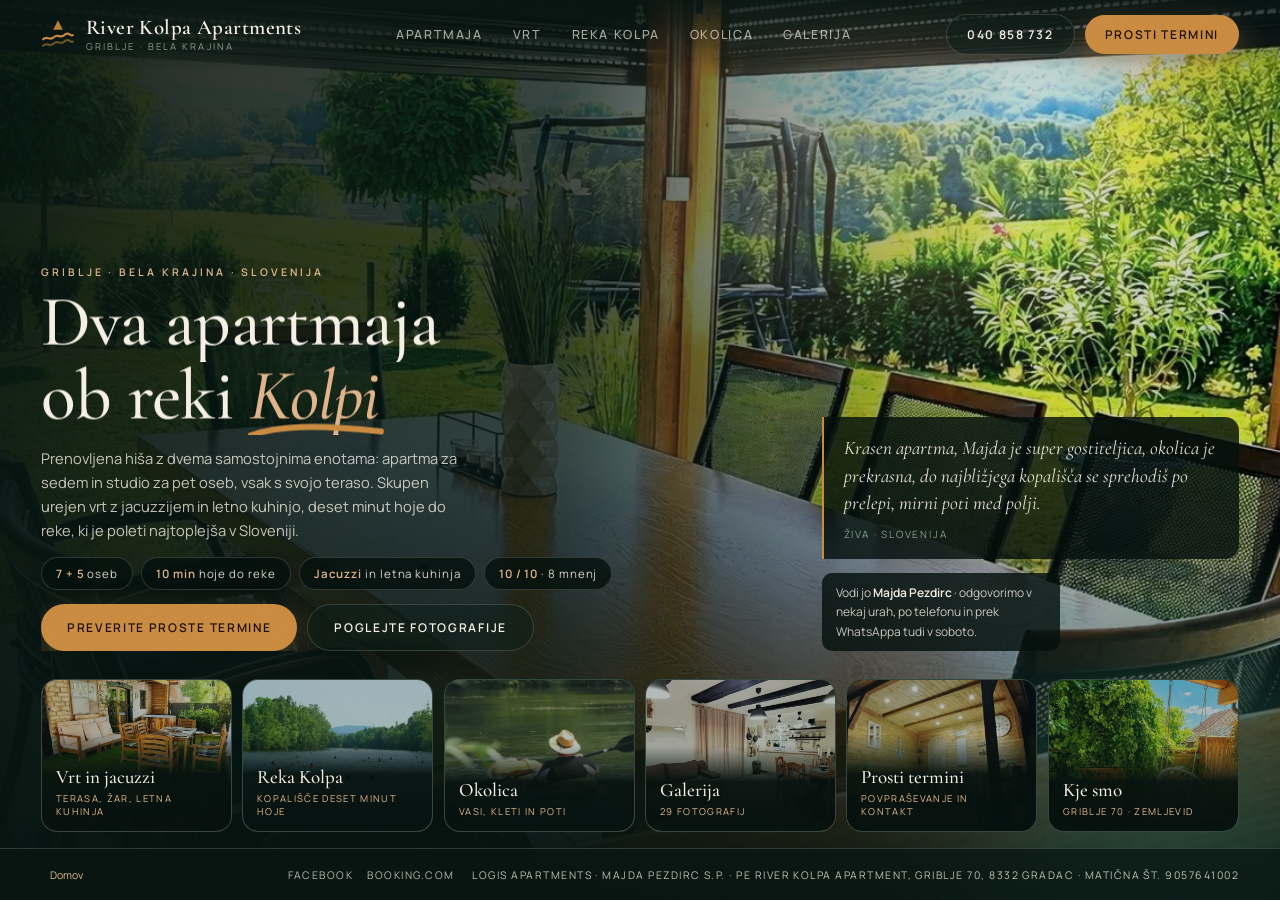
==== commit 70b78505: "Pisavi sta gostovani doma, stran ne kliče več na Google Google Fonts ob vsakem ogledu posreduje nasl" ====
--- a/index.html
+++ b/index.html
@@ -25,9 +25,9 @@
 <meta name="twitter:description" content="Dva apartmaja z vrtom, jacuzzijem in letno kuhinjo. Deset minut hoje do reke.">
 <meta name="twitter:image" content="https://robertpezdirc8-prog.github.io/river-kolpa-apartments/assets/og.jpg">
 <link rel="icon" href="data:image/svg+xml,%3Csvg xmlns='http://www.w3.org/2000/svg' viewBox='0 0 32 32'%3E%3Crect width='32' height='32' rx='7' fill='%230f2a24'/%3E%3Cpath d='M4 20c4-4 6 2 10-2s6 2 10-2 4 2 4 0' stroke='%23e0b287' stroke-width='2.4' fill='none' stroke-linecap='round'/%3E%3Cpath d='M4 26c4-4 6 2 10-2s6 2 10-2 4 2 4 0' stroke='%237f9b85' stroke-width='2.4' fill='none' stroke-linecap='round'/%3E%3C/svg%3E">
-<link rel="preconnect" href="https://fonts.googleapis.com">
-<link rel="preconnect" href="https://fonts.gstatic.com" crossorigin>
-<link href="https://fonts.googleapis.com/css2?family=Cormorant+Garamond:ital,wght@0,400;0,500;0,600;1,400;1,500&family=Manrope:wght@300;400;500;600;700&display=swap" rel="stylesheet">
+<link rel="preload" href="fonts/manrope-latin-938c6e80.woff2" as="font" type="font/woff2" crossorigin>
+<link rel="preload" href="fonts/cormorant-garamond-latin-c47ff128.woff2" as="font" type="font/woff2" crossorigin>
+<link rel="stylesheet" href="fonts.css">
 <link rel="stylesheet" href="styles.css">
 </head>
 <body>
--- a/fonts.css
+++ b/fonts.css
@@ -0,0 +1,6 @@
+@font-face{font-family:"Cormorant Garamond";font-style:italic;font-weight:300 700;font-display:swap;src:url("fonts/cormorant-garamond-it-latin-ext-61d59919.woff2") format("woff2");unicode-range:U+0100-02BA, U+02BD-02C5, U+02C7-02CC, U+02CE-02D7, U+02DD-02FF, U+0304, U+0308, U+0329, U+1D00-1DBF, U+1E00-1E9F, U+1EF2-1EFF, U+2020, U+20A0-20AB, U+20AD-20C4, U+2113, U+2C60-2C7F, U+A720-A7FF;}
+@font-face{font-family:"Cormorant Garamond";font-style:italic;font-weight:300 700;font-display:swap;src:url("fonts/cormorant-garamond-it-latin-3e2c4175.woff2") format("woff2");unicode-range:U+0000-00FF, U+0131, U+0152-0153, U+02BB-02BC, U+02C6, U+02DA, U+02DC, U+0304, U+0308, U+0329, U+2000-206F, U+20AC, U+2122, U+2191, U+2193, U+2212, U+2215, U+FEFF, U+FFFD;}
+@font-face{font-family:"Cormorant Garamond";font-style:normal;font-weight:300 700;font-display:swap;src:url("fonts/cormorant-garamond-latin-ext-acc46a2a.woff2") format("woff2");unicode-range:U+0100-02BA, U+02BD-02C5, U+02C7-02CC, U+02CE-02D7, U+02DD-02FF, U+0304, U+0308, U+0329, U+1D00-1DBF, U+1E00-1E9F, U+1EF2-1EFF, U+2020, U+20A0-20AB, U+20AD-20C4, U+2113, U+2C60-2C7F, U+A720-A7FF;}
+@font-face{font-family:"Cormorant Garamond";font-style:normal;font-weight:300 700;font-display:swap;src:url("fonts/cormorant-garamond-latin-c47ff128.woff2") format("woff2");unicode-range:U+0000-00FF, U+0131, U+0152-0153, U+02BB-02BC, U+02C6, U+02DA, U+02DC, U+0304, U+0308, U+0329, U+2000-206F, U+20AC, U+2122, U+2191, U+2193, U+2212, U+2215, U+FEFF, U+FFFD;}
+@font-face{font-family:"Manrope";font-style:normal;font-weight:300 700;font-display:swap;src:url("fonts/manrope-latin-ext-6d36d5bd.woff2") format("woff2");unicode-range:U+0100-02BA, U+02BD-02C5, U+02C7-02CC, U+02CE-02D7, U+02DD-02FF, U+0304, U+0308, U+0329, U+1D00-1DBF, U+1E00-1E9F, U+1EF2-1EFF, U+2020, U+20A0-20AB, U+20AD-20C4, U+2113, U+2C60-2C7F, U+A720-A7FF;}
+@font-face{font-family:"Manrope";font-style:normal;font-weight:300 700;font-display:swap;src:url("fonts/manrope-latin-938c6e80.woff2") format("woff2");unicode-range:U+0000-00FF, U+0131, U+0152-0153, U+02BB-02BC, U+02C6, U+02DA, U+02DC, U+0304, U+0308, U+0329, U+2000-206F, U+20AC, U+2122, U+2191, U+2193, U+2212, U+2215, U+FEFF, U+FFFD;}
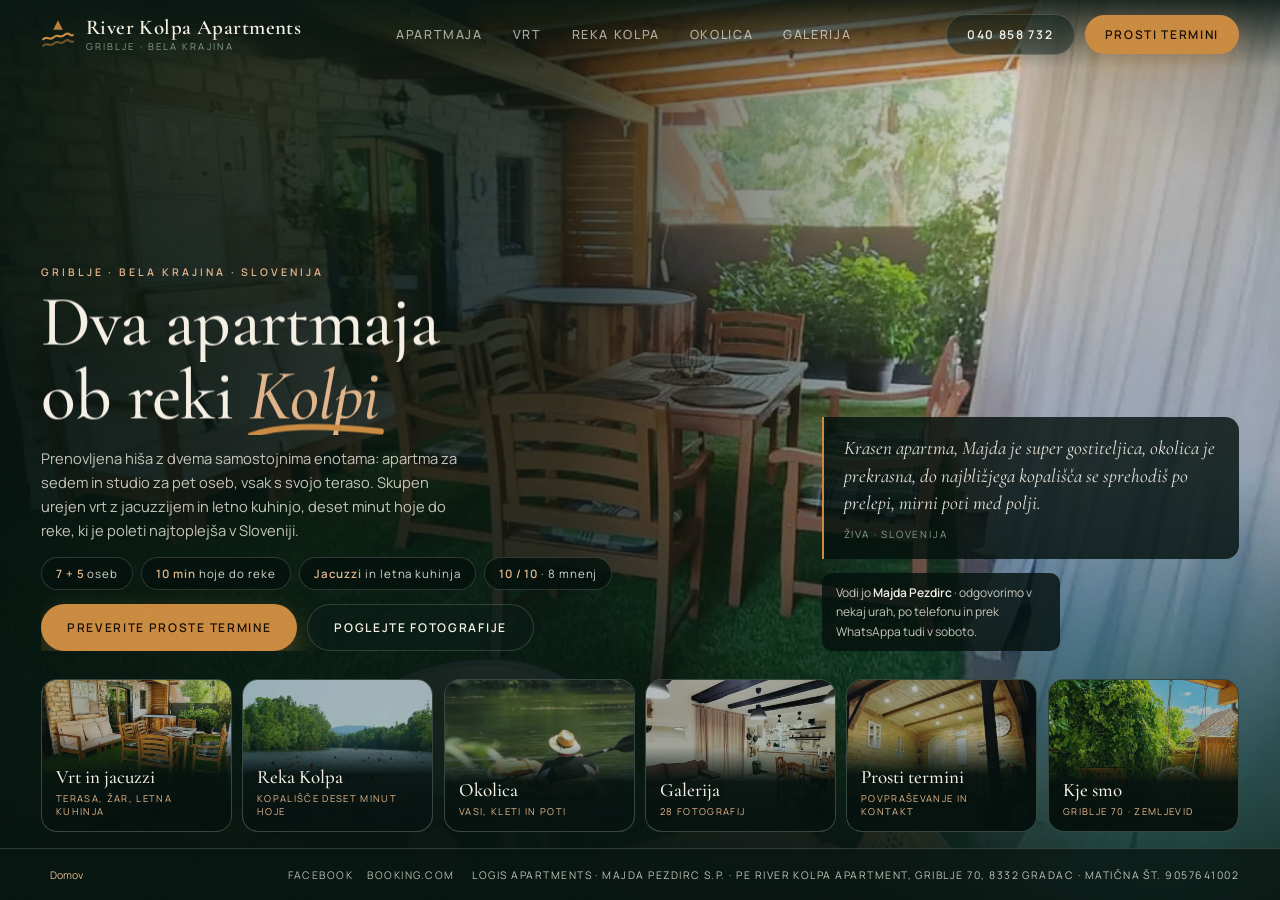
==== commit e55d32f1: "Galerija ostane pri Gribljah 70, slike iz drugega naslova so pobrisane Šest fotografij iz arhiva Gri" ====
--- a/index.html
+++ b/index.html
@@ -7,7 +7,7 @@
 <meta name="description" content="River Kolpa Apartments, Griblje 70 pri reki Kolpi v Beli krajini. Dva prenovljena apartmaja v hiši: apartma za 7 in studio za 5 oseb, skupen vrt s teraso, jacuzzijem in letno kuhinjo. Reka je deset minut hoje. Brezplačen WiFi in parkirišče.">
 <meta name="theme-color" content="#0f2a24">
 <meta name="color-scheme" content="dark">
-<link rel="preload" as="image" href="assets/hero-terasa.webp" fetchpriority="high">
+<link rel="preload" as="image" href="assets/terasa-studio.webp" fetchpriority="high">
 <meta name="author" content="Majda Pezdirc">
 <link rel="canonical" href="https://robertpezdirc8-prog.github.io/river-kolpa-apartments/">
 <meta property="og:type" content="website">
@@ -19,7 +19,7 @@
 <meta property="og:image" content="https://robertpezdirc8-prog.github.io/river-kolpa-apartments/assets/og.jpg">
 <meta property="og:image:width" content="1200">
 <meta property="og:image:height" content="630">
-<meta property="og:image:alt" content="Pokrita terasa z razgledom v dolino ob Kolpi">
+<meta property="og:image:alt" content="Pokrita terasa z jedilno mizo in kotom za sprostitev">
 <meta name="twitter:card" content="summary_large_image">
 <meta name="twitter:title" content="River Kolpa Apartments — Griblje ob Kolpi">
 <meta name="twitter:description" content="Dva apartmaja z vrtom, jacuzzijem in letno kuhinjo. Deset minut hoje do reke.">
--- a/styles.css
+++ b/styles.css
@@ -202,6 +202,10 @@
 .unitcols{display:grid;grid-template-columns:repeat(2,minmax(0,1fr));grid-auto-rows:max-content;gap:14px;margin-top:16px;flex:1;min-height:0;overflow:auto;scrollbar-width:thin;align-content:start}
 .unit{position:relative;border:1px solid var(--line);border-radius:20px;overflow:hidden;background:#0d241e;display:grid;grid-template-rows:minmax(0,150px) auto;min-height:0}
 .unit>img{width:100%;height:100%;object-fit:cover}
+/* kartici brez napisa sta videti kot ista enota — napis pove, kaj gledaš */
+.unit-cap{position:absolute;top:12px;left:12px;z-index:2;padding:6px 12px;border-radius:999px;
+  background:var(--scrim);backdrop-filter:blur(6px);border:1px solid var(--line);
+  font-size:9px;letter-spacing:.16em;text-transform:uppercase;color:var(--cream)}
 .unit-body{padding:clamp(14px,1.5vw,22px);min-height:0}
 .unit-body h3{font-size:clamp(21px,2vw,28px)}
 .unit-meta{font-size:10px;letter-spacing:.18em;text-transform:uppercase;color:var(--wood-soft);margin:7px 0 12px}
@@ -334,12 +338,19 @@
 @media (max-width:900px){
   /* vrstica se zaviha v dve vrsti, ovitek pa se je moral končati pod celim zabojem —
      sicer spodnja vrsta gumijev lebdi nad fotografijo in je ni močno brati */
-  .topbar{height:auto;flex-wrap:wrap;padding:10px var(--pad) 0;
+  .topbar{height:auto;flex-wrap:wrap;padding:8px var(--pad) 0;
     background:linear-gradient(180deg,rgba(8,22,18,.98) 55%,rgba(8,22,18,.94) 88%,rgba(8,22,18,0) 100%)}
-  .nav{order:3;width:100%;display:flex;flex-wrap:wrap;justify-content:center;gap:6px;padding:9px 0 11px}
-  .nav button{padding:11px 13px;font-size:10.5px;letter-spacing:.12em}
-  .btn{padding:14px 18px}
-  .back{padding:12px 17px 12px 13px}
+  /* pet gumijev se je na ozkem zaslonu zavilo v dve vrsti in je skupaj z nogo pojedlo pol
+     zaslona; ena vrstica, ki se drsi vstran, pusti vsebini prostor tudi na majhnih telefonih.
+     Negativni rob raztegne drsno vrsto čez cel zaslon, da se gumbi ne režejo pred robom,
+     notranji rob pa ohrani enak odmik kot preostala vsebina. */
+  .nav{order:3;flex:0 0 calc(100% + var(--pad) * 2);margin:0 calc(var(--pad) * -1);
+    display:flex;flex-wrap:nowrap;align-items:center;overflow-x:auto;justify-content:flex-start;
+    gap:6px;padding:8px var(--pad) 10px;scrollbar-width:none;-webkit-overflow-scrolling:touch}
+  .nav::-webkit-scrollbar{display:none}
+  .nav button{flex:none;padding:10px 13px;font-size:10.5px;letter-spacing:.12em}
+  .btn{padding:12px 16px}
+  .back{padding:10px 15px 10px 11px}
   .trail button{padding:9px 10px}
   .soc a{padding:11px 2px}
   .tab{padding:15px 16px;font-size:11px}
@@ -360,14 +371,23 @@
   .amenbar{grid-template-columns:repeat(2,minmax(0,1fr))}
   .score{grid-template-columns:1fr}
   .submit-row{grid-template-columns:1fr}
-  .foot{height:auto;padding:9px var(--pad);flex-wrap:wrap;gap:8px}
-  .foot-right .legal{display:none}
-  .foot .call{display:flex}
+  .foot{height:auto;padding:8px var(--pad);flex-wrap:wrap;gap:6px}
+  /* identifikacija ponudnika mora ostati vidna tudi na telefonu; v eni vrstici z velikimi
+     tiskanimi črkami ni berljiva, zato gre v svojo vrstico in na male črke */
+  .foot-right{flex-wrap:wrap;justify-content:flex-end;gap:4px 12px}
+  .foot-right .legal{flex:1 0 100%;order:3;display:block;white-space:normal;overflow:visible;
+    text-align:center;font-size:8px;letter-spacing:.04em;text-transform:none;line-height:1.4}
+  .foot .call{display:flex;padding:9px 14px}
+  .soc a{padding:8px 2px}
   .trail{flex-wrap:wrap}
   input,select,textarea{font-size:16px}
   label{font-size:11px}
   .eyebrow{font-size:11px}
-  .brand-txt i{font-size:10px}
+  /* prva vrstica vrstice mora ostati ena sama: podnaslov in velika pisava jo prelomita */
+  .brand-txt i{display:none}
+  .brand-txt b{font-size:18px}
+  .topbar{gap:10px}
+  .top-actions{gap:8px}
   .door i{font-size:10px}
   .chip{font-size:12px}
   .unit dt{font-size:10.5px}
@@ -387,14 +407,24 @@
 }
 @media (max-width:600px){
   .topbar{padding:8px var(--pad) 0}
-  .brand-txt i{display:none}
-  .brand-txt b{font-size:18px}
-  .top-actions{width:100%;order:2;justify-content:space-between;gap:10px}
-  .btn{padding:13px 16px}
-  .nav{padding:8px 0 9px;gap:5px}
+  /* ime ostane valoven znak: besedilo, NAZAJ in PROSTI TERMINI se v eno vrstico
+     ne izidejo niti na 360 px, prelomljena vrstica pa je pojedla tretjino zaslona */
+  .brand-txt{display:none}
+  .top-actions{order:2;justify-content:flex-end;gap:8px}
+  .btn{padding:12px 15px}
+  /* drobtinico na telefonu nadomesti gumb NAZAJ v zgornji vrstici */
+  .trail{display:none}
+  .nav{padding-top:8px;padding-bottom:9px;gap:5px}
   .nav button{padding:10px 12px;font-size:10px}
   .trail button{padding:8px 9px}
   .soc a{padding:9px 2px}
+}
+/* najozji telefoni (320 px): besedilo NAZAJ in poln gumb potisneta dejanja v drugo
+   vrstico, ikona brez napisa pa vrstico ohrani celo */
+@media (max-width:340px){
+  .back span{display:none}
+  .back{padding:10px 12px}
+  .btn{padding:11px 13px;font-size:11px;letter-spacing:.1em}
 }
 @media (max-width:420px){
   .fgrid{grid-template-columns:1fr}
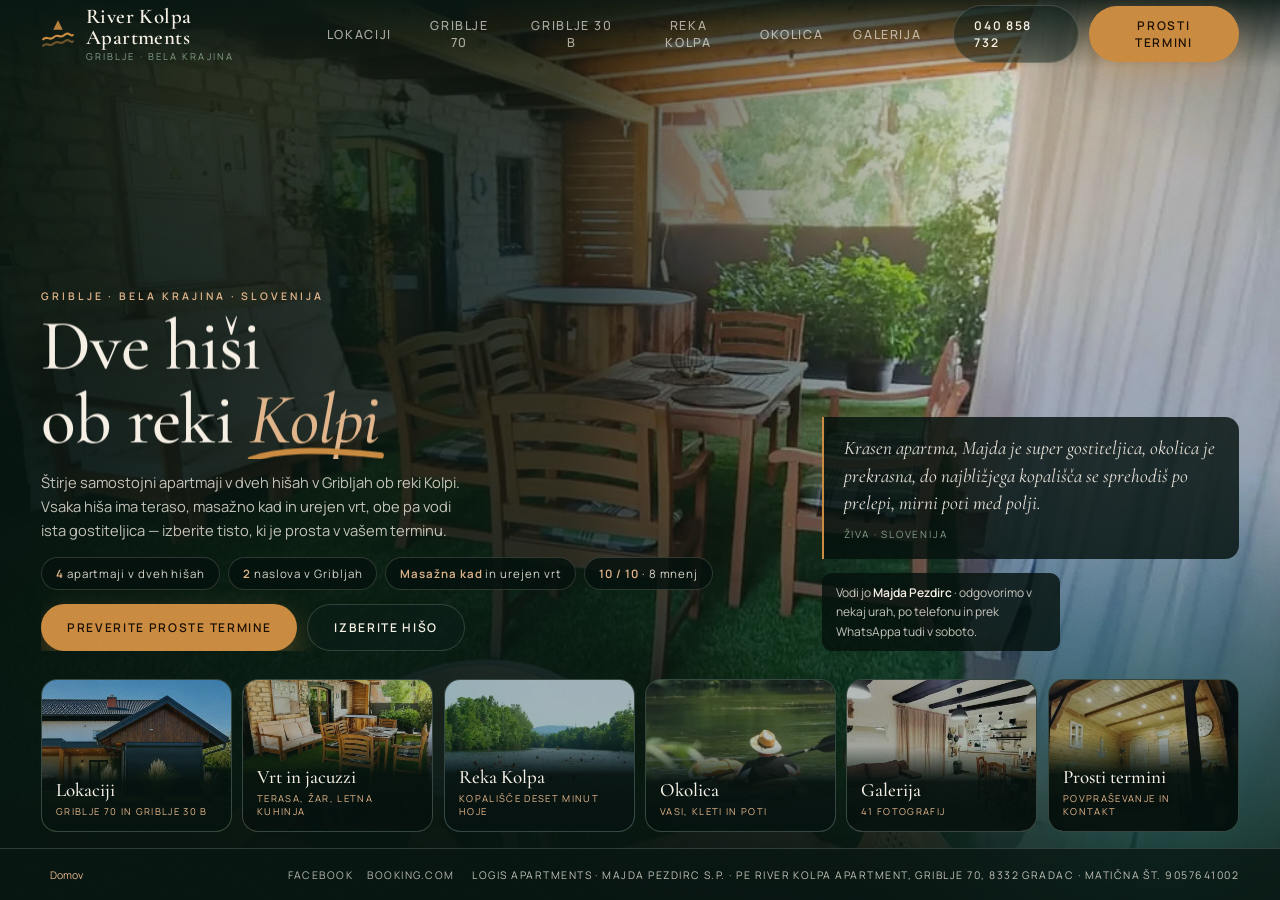
==== commit 18434adb: "Stran postane dva naslova v eni ponudbi Griblje 70 in Griblje 30 b sta ločeni hiši, doslej pa je ime" ====
--- a/index.html
+++ b/index.html
@@ -3,8 +3,8 @@
 <head>
 <meta charset="utf-8">
 <meta name="viewport" content="width=device-width,initial-scale=1,viewport-fit=cover">
-<title>River Kolpa Apartments — dva apartmaja ob Kolpi, Griblje, Bela krajina</title>
-<meta name="description" content="River Kolpa Apartments, Griblje 70 pri reki Kolpi v Beli krajini. Dva prenovljena apartmaja v hiši: apartma za 7 in studio za 5 oseb, skupen vrt s teraso, jacuzzijem in letno kuhinjo. Reka je deset minut hoje. Brezplačen WiFi in parkirišče.">
+<title>River Kolpa Apartments — štirje apartmaji v dveh hišah ob Kolpi, Griblje, Bela krajina</title>
+<meta name="description" content="River Kolpa Apartments, Griblje pri Gradcu: dve prenovljeni hiši, vsaka z dvema samostojnima apartmajema. Griblje 70 in Griblje 30 b — terasi, masažna kad, ograjen vrt in blizina naravnega kopališča na Kolpi. Brezplačen WiFi in parkirišče.">
 <meta name="theme-color" content="#0f2a24">
 <meta name="color-scheme" content="dark">
 <link rel="preload" as="image" href="assets/terasa-studio.webp" fetchpriority="high">
@@ -14,15 +14,15 @@
 <meta property="og:site_name" content="River Kolpa Apartments">
 <meta property="og:locale" content="sl_SI">
 <meta property="og:url" content="https://robertpezdirc8-prog.github.io/river-kolpa-apartments/">
-<meta property="og:title" content="River Kolpa Apartments — Griblje ob Kolpi">
-<meta property="og:description" content="Dva apartmaja z vrtom, jacuzzijem in letno kuhinjo. Deset minut hoje do reke, ki je poleti najtoplejša v Sloveniji.">
+<meta property="og:title" content="River Kolpa Apartments — dve hiši ob Kolpi v Gribljah">
+<meta property="og:description" content="Štirje samostojni apartmaji v dveh hišah v Gribljah pri Gradcu: terasa, masažna kad, letna kuhinja in urejen vrt.">
 <meta property="og:image" content="https://robertpezdirc8-prog.github.io/river-kolpa-apartments/assets/og.jpg">
 <meta property="og:image:width" content="1200">
 <meta property="og:image:height" content="630">
 <meta property="og:image:alt" content="Pokrita terasa z jedilno mizo in kotom za sprostitev">
 <meta name="twitter:card" content="summary_large_image">
-<meta name="twitter:title" content="River Kolpa Apartments — Griblje ob Kolpi">
-<meta name="twitter:description" content="Dva apartmaja z vrtom, jacuzzijem in letno kuhinjo. Deset minut hoje do reke.">
+<meta name="twitter:title" content="River Kolpa Apartments — dve hiši ob Kolpi">
+<meta name="twitter:description" content="Štirje apartmaji na dveh naslovih v Gribljah: terasa, masažna kad, letna kuhinja in urejen vrt.">
 <meta name="twitter:image" content="https://robertpezdirc8-prog.github.io/river-kolpa-apartments/assets/og.jpg">
 <link rel="icon" href="data:image/svg+xml,%3Csvg xmlns='http://www.w3.org/2000/svg' viewBox='0 0 32 32'%3E%3Crect width='32' height='32' rx='7' fill='%230f2a24'/%3E%3Cpath d='M4 20c4-4 6 2 10-2s6 2 10-2 4 2 4 0' stroke='%23e0b287' stroke-width='2.4' fill='none' stroke-linecap='round'/%3E%3Cpath d='M4 26c4-4 6 2 10-2s6 2 10-2 4 2 4 0' stroke='%237f9b85' stroke-width='2.4' fill='none' stroke-linecap='round'/%3E%3C/svg%3E">
 <link rel="preload" href="fonts/manrope-latin-938c6e80.woff2" as="font" type="font/woff2" crossorigin>
@@ -76,8 +76,10 @@
 </dialog>
 
 <script type="application/ld+json">
-{"@context":"https://schema.org","@type":"LodgingBusiness","name":"River Kolpa Apartments",
-"description":"Dva prenovljena apartmaja ob reki Kolpi v Gribljah, Bela krajina. Apartma za 7 in studio za 5 oseb, skupen vrt s teraso, jacuzzijem in letno kuhinjo; deset minut hoje do naravnega kopališča.",
+{"@context":"https://schema.org","@graph":[
+{"@type":"LodgingBusiness","@id":"https://robertpezdirc8-prog.github.io/river-kolpa-apartments/#griblje-70",
+"name":"River Kolpa Apartments — Griblje 70",
+"description":"Prenovljena hiša z dvema samostojnima apartmajema ob reki Kolpi v Gribljah, Bela krajina. Apartma za 7 in studio za 5 oseb, skupen ograjen vrt s pergolo, letno kuhinjo in jacuzzijem; deset minut hoje do naravnega kopališča.",
 "telephone":"+38640858732","email":"majda.pezdirc@gmail.com","numberOfRooms":2,"petsAllowed":true,
 "image":"https://robertpezdirc8-prog.github.io/river-kolpa-apartments/assets/og.jpg","url":"https://robertpezdirc8-prog.github.io/river-kolpa-apartments/",
 "sameAs":["https://www.facebook.com/p/RIVER-KOLPA-Apartment-Griblje-Bela-krajina-Slovenia-100063596405674/","https://www.booking.com/hotel/si/holiday-house-kolpa.sl.html"],
@@ -91,7 +93,19 @@
  {"@type":"LocationFeatureSpecification","name":"Štedilnik na drva","value":true},
  {"@type":"LocationFeatureSpecification","name":"Popolnoma opremljena kuhinja","value":true},
  {"@type":"LocationFeatureSpecification","name":"Jacuzzi na vrtu","value":true},
- {"@type":"LocationFeatureSpecification","name":"Ograjen vrt in travnik","value":true}]}
+ {"@type":"LocationFeatureSpecification","name":"Ograjen vrt in travnik","value":true}]},
+{"@type":"LodgingBusiness","@id":"https://robertpezdirc8-prog.github.io/river-kolpa-apartments/#griblje-30b",
+"name":"River Kolpa Apartments — Griblje 30 b",
+"description":"Hiša z dvema samostojnima apartmajema v Gribljah pri Gradcu: nadstrešena terasa z masažno kadjo, travnik z nogometnimi vrati in kopalnica s tušem ter pralnim strojem.",
+"telephone":"+38640858732","email":"majda.pezdirc@gmail.com","numberOfRooms":2,"petsAllowed":true,
+"image":"https://robertpezdirc8-prog.github.io/river-kolpa-apartments/assets/zunanjost-30b.jpg","url":"https://robertpezdirc8-prog.github.io/river-kolpa-apartments/",
+"address":{"@type":"PostalAddress","streetAddress":"Griblje 30 b","postalCode":"8332","addressLocality":"Gradac","addressRegion":"Črnomelj","addressCountry":"SI"},
+"amenityFeature":[
+ {"@type":"LocationFeatureSpecification","name":"Brezplačen WiFi","value":true},
+ {"@type":"LocationFeatureSpecification","name":"Masažna kad na terasi","value":true},
+ {"@type":"LocationFeatureSpecification","name":"Ograjen travnik","value":true},
+ {"@type":"LocationFeatureSpecification","name":"Kopalnica s tušem in pralnim strojem","value":true}]}
+]}
 </script>
 <script src="app.js"></script>
 </body>
--- a/styles.css
+++ b/styles.css
@@ -321,6 +321,40 @@
 .lb-nav.prev{left:22px}.lb-nav.next{right:22px}
 .lb-cap{position:absolute;bottom:calc(26px + env(safe-area-inset-bottom,0px));font-size:11px;letter-spacing:.18em;text-transform:uppercase;color:rgba(245,239,228,.6)}
 
+/* ── dve hiši: pregled lokacij, kartica hiše, prehodi med njima ── */
+.tabsets{display:flex;flex-direction:column;gap:8px;align-items:flex-end}
+.gal-empty{margin:22px 0 0;padding:18px 20px;border:1px dashed var(--line);border-radius:14px;
+  align-items:center;justify-content:space-between;gap:16px;flex-wrap:wrap}
+.gal-empty:not([hidden]){display:flex}
+.gal-empty p{margin:0;font-size:14px;line-height:1.55;color:var(--text)}
+
+.places{display:grid;grid-template-columns:repeat(2,minmax(0,1fr));gap:14px;margin-top:18px;flex:1;min-height:0;
+  overflow:auto;scrollbar-width:thin;align-content:start}
+.place{position:relative;display:grid;grid-template-rows:minmax(0,196px) auto;border:1px solid var(--line);
+  border-radius:20px;overflow:hidden;background:#0d241e}
+.place>img{width:100%;height:100%;object-fit:cover;transition:transform 1.4s var(--ease)}
+.place:hover>img{transform:scale(1.04)}
+.place-body{padding:clamp(15px,1.6vw,23px);display:flex;flex-direction:column}
+.place-kicker{font-size:10px;letter-spacing:.2em;text-transform:uppercase;color:var(--wood-soft);font-weight:600}
+.place-body h3{font-size:clamp(20px,2vw,27px);margin:9px 0 0}
+.place-meta{font-size:10px;letter-spacing:.16em;text-transform:uppercase;color:var(--muted);margin:8px 0 12px}
+.place-lede{font-size:13.5px;line-height:1.6;color:var(--text);margin:0}
+.place-facts{margin-top:18px}
+.place-cta{display:flex;gap:9px;flex-wrap:wrap;margin-top:18px}
+
+.placegrid{display:grid;grid-template-columns:repeat(6,minmax(0,1fr));gap:11px;margin-top:16px;
+  flex:1;min-height:0;overflow:auto;scrollbar-width:thin;align-content:start}
+.ph{position:relative;margin:0;aspect-ratio:4/3;border:1px solid var(--line);border-radius:16px;overflow:hidden;background:#0d241e}
+.ph img{width:100%;height:100%;object-fit:cover;transition:transform 1.2s var(--ease)}
+.ph:hover img{transform:scale(1.05)}
+/* napis leži nad svetlimi posteljami in belimi stene, zato mora biti podlaga temna tudi
+   tam, kjer prehod še ne seže — sicer je besedilo neberljivo ravno na najsvetlejši sliki */
+.ph figcaption{position:absolute;inset:auto 0 0 0;padding:26px 12px 11px;font-size:10.5px;line-height:1.35;
+  color:var(--cream);text-shadow:0 1px 6px rgba(4,16,13,.9);
+  background:linear-gradient(0deg,rgba(4,16,13,.96) 38%,rgba(4,16,13,.72) 72%,transparent)}
+
+.xlink{display:flex;gap:9px;flex-wrap:wrap;margin-top:14px;padding-top:14px;border-top:1px solid var(--line);flex:none}
+
 /* ── odzivnost ─────────────────────────────── */
 @media (max-width:1400px){
   .doors{grid-template-columns:repeat(6,minmax(0,1fr))}
@@ -334,6 +368,7 @@
   .home-aside{display:none}
   .amenbar{grid-template-columns:repeat(3,minmax(0,1fr))}
   .distlist{grid-template-columns:repeat(2,minmax(0,1fr))}
+  .placegrid{grid-template-columns:repeat(3,minmax(0,1fr))}
 }
 @media (max-width:900px){
   /* vrstica se zaviha v dve vrsti, ovitek pa se je moral končati pod celim zabojem —
@@ -404,6 +439,19 @@
   .distlist span{font-size:13px}
   .fineprint{font-size:12.5px}
   .hosted{font-size:12.5px}
+  /* na telefonu se vsebina ne reže v notranje drsenje — kartici gresta ena pod drugo,
+     sicer bi bila druga hiša nevidna, dokler je bralec ne poišče v ozkem okvirju */
+  .places,.placegrid{flex:none;min-height:auto;overflow:visible;max-height:none}
+  .places{grid-template-columns:1fr}
+  .placegrid{grid-template-columns:repeat(2,minmax(0,1fr))}
+  .tabsets{align-items:stretch;width:100%;gap:8px}
+  /* dve vrsti filtrov se v gumbih prelomita v štiri in pojedeta tretjino zaslona;
+       ena sama drsna vrstica za dimenzijo je enak dogovor kot pri glavnem meniju */
+  .tabs{flex-wrap:nowrap;overflow-x:auto;scrollbar-width:none;-webkit-overflow-scrolling:touch;
+    margin:0 calc(var(--pad) * -1);padding:0 var(--pad)}
+  .tabs::-webkit-scrollbar{display:none}
+  .tab{flex:none;padding:13px 14px}
+  .xlink .btn{flex:1 1 auto}
 }
 @media (max-width:600px){
   .topbar{padding:8px var(--pad) 0}
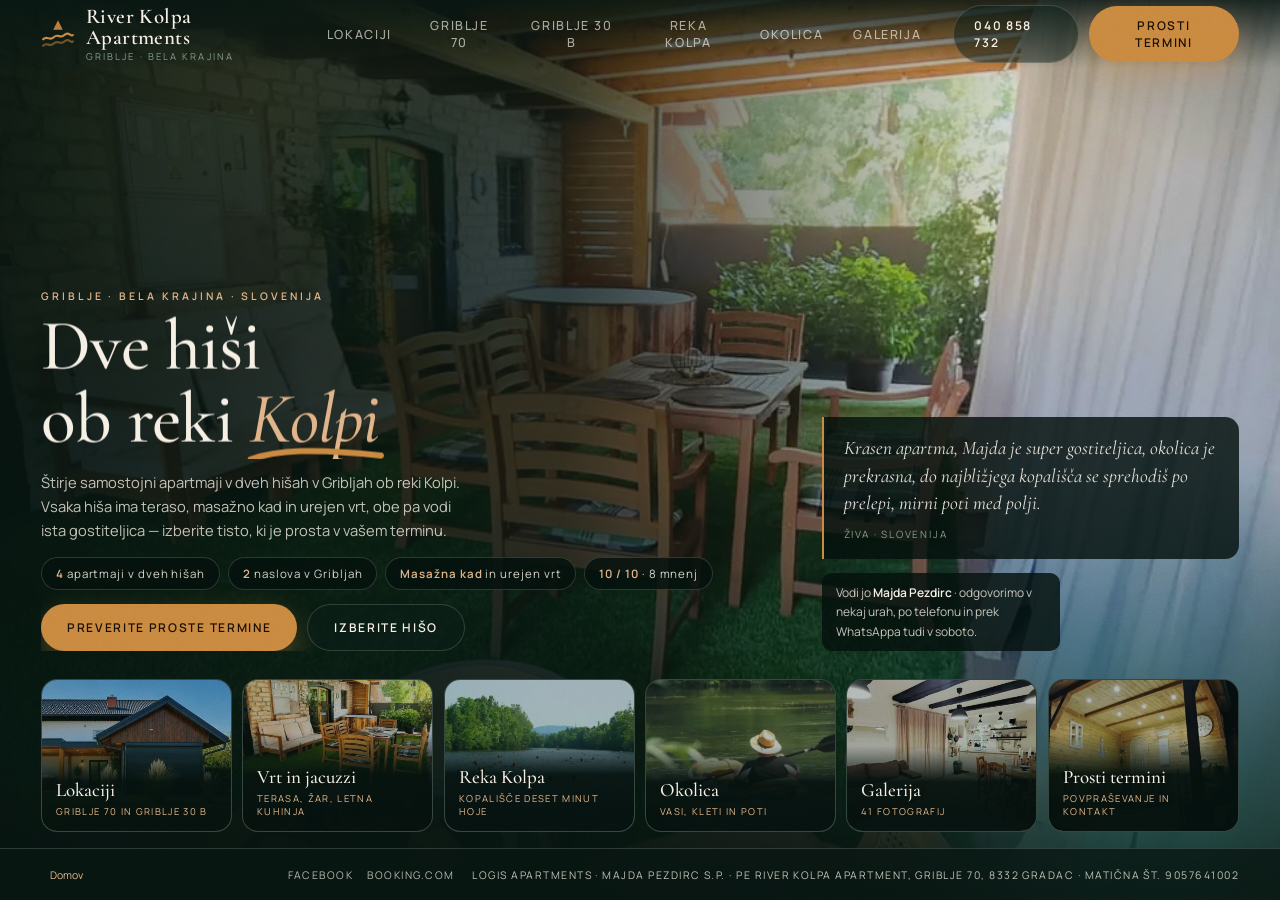
==== commit cafa19da: "Besedila 30 b sledijo fotografijam, brez števila oseb Opis je govoril o terasi in travniku, fotograf" ====
--- a/index.html
+++ b/index.html
@@ -96,8 +96,8 @@
  {"@type":"LocationFeatureSpecification","name":"Ograjen vrt in travnik","value":true}]},
 {"@type":"LodgingBusiness","@id":"https://robertpezdirc8-prog.github.io/river-kolpa-apartments/#griblje-30b",
 "name":"River Kolpa Apartments — Griblje 30 b",
-"description":"Hiša z dvema samostojnima apartmajema v Gribljah pri Gradcu: nadstrešena terasa z masažno kadjo, travnik z nogometnimi vrati in kopalnica s tušem ter pralnim strojem.",
-"telephone":"+38640858732","email":"majda.pezdirc@gmail.com","numberOfRooms":2,"petsAllowed":true,
+"description":"Dva samostojna apartmaja v urejeni hiši v Gribljah pri Gradcu: kuhinja s pečico in štedilnikom, kopalnica s tušem in pralnim strojem, nadstrešena terasa z masažno kadjo in travnik z nogometnimi vrati.",
+"telephone":"+38640858732","email":"majda.pezdirc@gmail.com","numberOfRooms":2,
 "image":"https://robertpezdirc8-prog.github.io/river-kolpa-apartments/assets/zunanjost-30b.jpg","url":"https://robertpezdirc8-prog.github.io/river-kolpa-apartments/",
 "address":{"@type":"PostalAddress","streetAddress":"Griblje 30 b","postalCode":"8332","addressLocality":"Gradac","addressRegion":"Črnomelj","addressCountry":"SI"},
 "amenityFeature":[
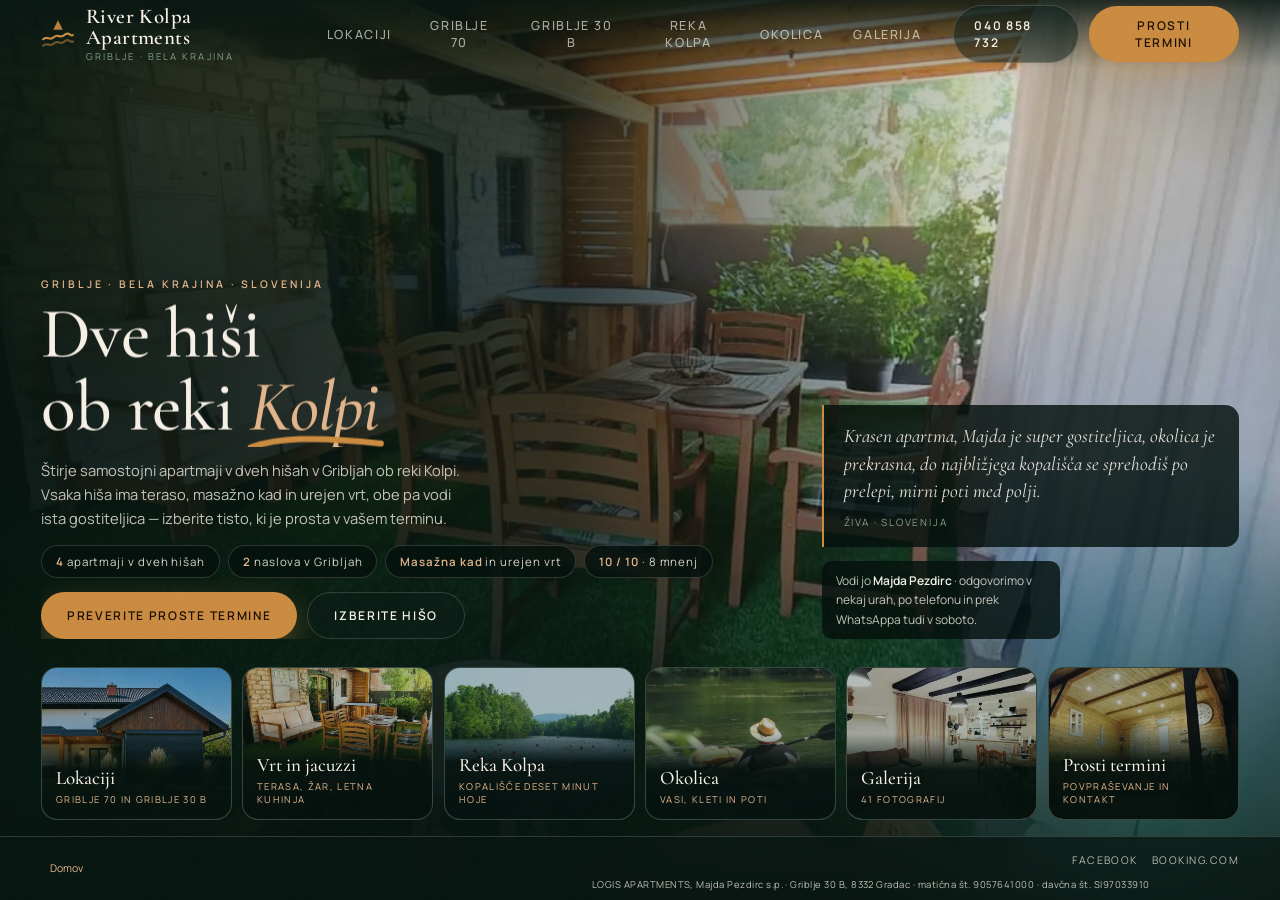
==== commit 74f4b8dc: "Kopalnico obljubi le hiša, ki jo tudi pokaže Pri Gribljah 70 je opis enot navajal lastno kopalnico s" ====
--- a/index.html
+++ b/index.html
@@ -61,7 +61,7 @@
   <div class="foot-right">
     <a class="call" href="tel:+38640858732"><svg viewBox="0 0 24 24" fill="none" aria-hidden="true"><path d="M6 3h3l2 5-2.5 1.5a12 12 0 0 0 6 6L16 13l5 2v3a2 2 0 0 1-2.2 2A17 17 0 0 1 4 5.2 2 2 0 0 1 6 3z" stroke="currentColor" stroke-width="1.7" stroke-linejoin="round"/></svg>040 858 732</a>
     <span class="soc"><a href="https://www.facebook.com/p/RIVER-KOLPA-Apartment-Griblje-Bela-krajina-Slovenia-100063596405674/" target="_blank" rel="noopener">Facebook</a><a href="https://www.booking.com/hotel/si/holiday-house-kolpa.sl.html" target="_blank" rel="noopener">Booking.com</a></span>
-    <span class="legal">LOGIS APARTMENTS · Majda Pezdirc s.p. · PE River Kolpa Apartment, Griblje 70, 8332 Gradac · matična št. 9057641002</span>
+    <span class="legal">LOGIS APARTMENTS, Majda Pezdirc s.p. · Griblje 30 B, 8332 Gradac · matična št. 9057641000 · davčna št. SI97033910</span>
   </div>
 </footer>
 
--- a/styles.css
+++ b/styles.css
@@ -369,6 +369,16 @@
   .amenbar{grid-template-columns:repeat(3,minmax(0,1fr))}
   .distlist{grid-template-columns:repeat(2,minmax(0,1fr))}
   .placegrid{grid-template-columns:repeat(3,minmax(0,1fr))}
+}
+/* Identifikacija ponudnika v nogi ne sme biti okrajšana s tripičjem: od te širine navzdol gre
+   v svojo vrstico, kot na telefonu. Višino zavihane vrstice prevzame --fb, ki ga izmeri
+   ResizeObserver, zato vsebina pod njo ne uide izven zaslona. */
+@media (max-width:1320px) and (min-width:901px){
+  .foot{height:auto;padding:9px var(--pad);gap:6px}
+  .foot-right{flex-wrap:wrap;justify-content:flex-end;gap:4px 12px}
+  .foot-right .legal{flex:1 0 100%;order:3;display:block;white-space:normal;overflow:visible;
+    text-align:center;font-size:9.5px;letter-spacing:.05em;text-transform:none;line-height:1.4}
+  .view{padding-bottom:calc(var(--fb,52px) + 14px)}
 }
 @media (max-width:900px){
   /* vrstica se zaviha v dve vrsti, ovitek pa se je moral končati pod celim zabojem —
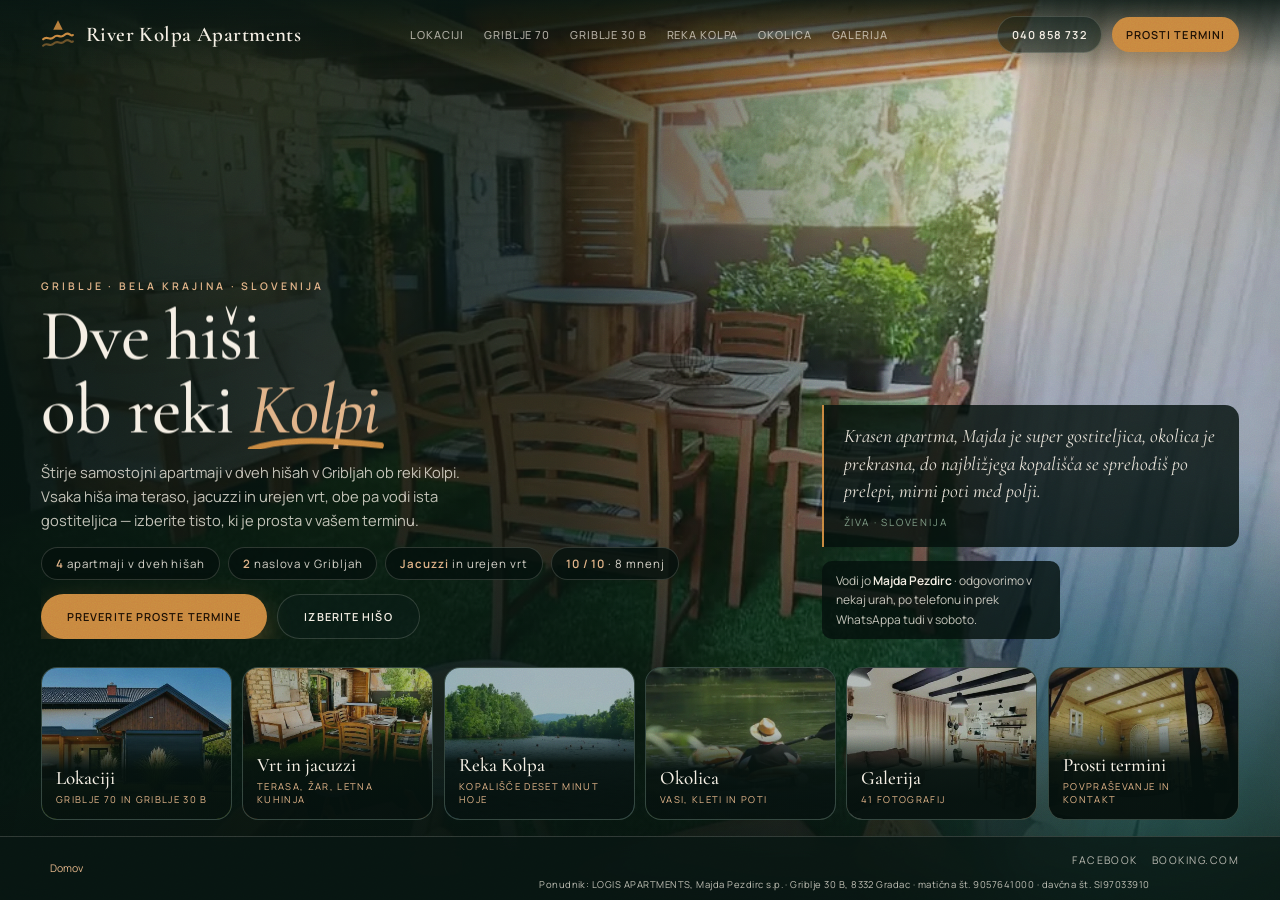
==== commit 6cf0b43a: "Namizna stran se ne reže več, jacuzzi je jacuzzi Na širinah okoli 1274 px so se kazale tri rezine, k" ====
--- a/index.html
+++ b/index.html
@@ -4,7 +4,7 @@
 <meta charset="utf-8">
 <meta name="viewport" content="width=device-width,initial-scale=1,viewport-fit=cover">
 <title>River Kolpa Apartments — štirje apartmaji v dveh hišah ob Kolpi, Griblje, Bela krajina</title>
-<meta name="description" content="River Kolpa Apartments, Griblje pri Gradcu: dve prenovljeni hiši, vsaka z dvema samostojnima apartmajema. Griblje 70 in Griblje 30 b — terasi, masažna kad, ograjen vrt in blizina naravnega kopališča na Kolpi. Brezplačen WiFi in parkirišče.">
+<meta name="description" content="River Kolpa Apartments, Griblje pri Gradcu: dve prenovljeni hiši, vsaka z dvema samostojnima apartmajema. Griblje 70 in Griblje 30 b — terasi, jacuzzi, ograjen vrt in bližina naravnega kopališča na Kolpi. Brezplačen WiFi in parkirišče.">
 <meta name="theme-color" content="#0f2a24">
 <meta name="color-scheme" content="dark">
 <link rel="preload" as="image" href="assets/terasa-studio.webp" fetchpriority="high">
@@ -15,14 +15,14 @@
 <meta property="og:locale" content="sl_SI">
 <meta property="og:url" content="https://robertpezdirc8-prog.github.io/river-kolpa-apartments/">
 <meta property="og:title" content="River Kolpa Apartments — dve hiši ob Kolpi v Gribljah">
-<meta property="og:description" content="Štirje samostojni apartmaji v dveh hišah v Gribljah pri Gradcu: terasa, masažna kad, letna kuhinja in urejen vrt.">
+<meta property="og:description" content="Štirje samostojni apartmaji v dveh hišah v Gribljah pri Gradcu: terasa, jacuzzi, letna kuhinja in urejen vrt.">
 <meta property="og:image" content="https://robertpezdirc8-prog.github.io/river-kolpa-apartments/assets/og.jpg">
 <meta property="og:image:width" content="1200">
 <meta property="og:image:height" content="630">
 <meta property="og:image:alt" content="Pokrita terasa z jedilno mizo in kotom za sprostitev">
 <meta name="twitter:card" content="summary_large_image">
 <meta name="twitter:title" content="River Kolpa Apartments — dve hiši ob Kolpi">
-<meta name="twitter:description" content="Štirje apartmaji na dveh naslovih v Gribljah: terasa, masažna kad, letna kuhinja in urejen vrt.">
+<meta name="twitter:description" content="Štirje apartmaji na dveh naslovih v Gribljah: terasa, jacuzzi, letna kuhinja in urejen vrt.">
 <meta name="twitter:image" content="https://robertpezdirc8-prog.github.io/river-kolpa-apartments/assets/og.jpg">
 <link rel="icon" href="data:image/svg+xml,%3Csvg xmlns='http://www.w3.org/2000/svg' viewBox='0 0 32 32'%3E%3Crect width='32' height='32' rx='7' fill='%230f2a24'/%3E%3Cpath d='M4 20c4-4 6 2 10-2s6 2 10-2 4 2 4 0' stroke='%23e0b287' stroke-width='2.4' fill='none' stroke-linecap='round'/%3E%3Cpath d='M4 26c4-4 6 2 10-2s6 2 10-2 4 2 4 0' stroke='%237f9b85' stroke-width='2.4' fill='none' stroke-linecap='round'/%3E%3C/svg%3E">
 <link rel="preload" href="fonts/manrope-latin-938c6e80.woff2" as="font" type="font/woff2" crossorigin>
@@ -61,7 +61,7 @@
   <div class="foot-right">
     <a class="call" href="tel:+38640858732"><svg viewBox="0 0 24 24" fill="none" aria-hidden="true"><path d="M6 3h3l2 5-2.5 1.5a12 12 0 0 0 6 6L16 13l5 2v3a2 2 0 0 1-2.2 2A17 17 0 0 1 4 5.2 2 2 0 0 1 6 3z" stroke="currentColor" stroke-width="1.7" stroke-linejoin="round"/></svg>040 858 732</a>
     <span class="soc"><a href="https://www.facebook.com/p/RIVER-KOLPA-Apartment-Griblje-Bela-krajina-Slovenia-100063596405674/" target="_blank" rel="noopener">Facebook</a><a href="https://www.booking.com/hotel/si/holiday-house-kolpa.sl.html" target="_blank" rel="noopener">Booking.com</a></span>
-    <span class="legal">LOGIS APARTMENTS, Majda Pezdirc s.p. · Griblje 30 B, 8332 Gradac · matična št. 9057641000 · davčna št. SI97033910</span>
+    <span class="legal">Ponudnik: LOGIS APARTMENTS, Majda Pezdirc s.p. · Griblje 30 B, 8332 Gradac · matična št. 9057641000 · davčna št. SI97033910</span>
   </div>
 </footer>
 
@@ -96,13 +96,13 @@
  {"@type":"LocationFeatureSpecification","name":"Ograjen vrt in travnik","value":true}]},
 {"@type":"LodgingBusiness","@id":"https://robertpezdirc8-prog.github.io/river-kolpa-apartments/#griblje-30b",
 "name":"River Kolpa Apartments — Griblje 30 b",
-"description":"Dva samostojna apartmaja v urejeni hiši v Gribljah pri Gradcu: kuhinja s pečico in štedilnikom, kopalnica s tušem in pralnim strojem, nadstrešena terasa z masažno kadjo in travnik z nogometnimi vrati.",
+"description":"Dva samostojna apartmaja v urejeni hiši v Gribljah pri Gradcu: kuhinja s pečico in štedilnikom, kopalnica s tušem in pralnim strojem, nadstrešena terasa z jacuzzijem in travnik z nogometnimi vrati.",
 "telephone":"+38640858732","email":"majda.pezdirc@gmail.com","numberOfRooms":2,
 "image":"https://robertpezdirc8-prog.github.io/river-kolpa-apartments/assets/zunanjost-30b.jpg","url":"https://robertpezdirc8-prog.github.io/river-kolpa-apartments/",
 "address":{"@type":"PostalAddress","streetAddress":"Griblje 30 b","postalCode":"8332","addressLocality":"Gradac","addressRegion":"Črnomelj","addressCountry":"SI"},
 "amenityFeature":[
  {"@type":"LocationFeatureSpecification","name":"Brezplačen WiFi","value":true},
- {"@type":"LocationFeatureSpecification","name":"Masažna kad na terasi","value":true},
+ {"@type":"LocationFeatureSpecification","name":"Jacuzzi na terasi","value":true},
  {"@type":"LocationFeatureSpecification","name":"Ograjen travnik","value":true},
  {"@type":"LocationFeatureSpecification","name":"Kopalnica s tušem in pralnim strojem","value":true}]}
 ]}
--- a/styles.css
+++ b/styles.css
@@ -56,13 +56,27 @@
 .brand-txt i{font-style:normal;font-size:9.5px;letter-spacing:.22em;text-transform:uppercase;color:var(--sage);margin-top:4px}
 
 .nav{display:flex;align-items:center;gap:2px}
+/* "GRIBLJE 30 B" se je pri ozki vrsti prelomil na dve vrsti in je deloval kot odrezan seznam;
+   pravilo postavitve je nikoli ne prelomiti — prostor naj raje vzame drsenje vrstice */
 .nav button{
   background:none;border:0;cursor:pointer;padding:9px 14px;border-radius:999px;
   font-size:12.5px;letter-spacing:.13em;text-transform:uppercase;font-weight:500;
+  white-space:nowrap;
   color:rgba(245,239,228,.66);transition:color .25s,background .25s;
 }
 .nav button:hover{color:var(--cream);background:rgba(245,239,228,.07)}
 .nav button.on{color:var(--ink);background:var(--cream)}
+/* vrstica, ki se konča sredi gumba, je videti kot okrnjen seznam. Rob zbledi, dokler je za
+   njim kaj vsebine; ko pridemo do konca, se razred ugasne in zadnji gumb pokaže v celoti. */
+.nav.ima-desno,.tabs.ima-desno{
+  -webkit-mask-image:linear-gradient(90deg,#000 0,#000 calc(100% - 46px),transparent 100%);
+  mask-image:linear-gradient(90deg,#000 0,#000 calc(100% - 46px),transparent 100%)}
+.nav.ima-levo,.tabs.ima-levo{
+  -webkit-mask-image:linear-gradient(90deg,transparent 0,#000 46px,#000 100%);
+  mask-image:linear-gradient(90deg,transparent 0,#000 46px,#000 100%)}
+.nav.ima-levo.ima-desno,.tabs.ima-levo.ima-desno{
+  -webkit-mask-image:linear-gradient(90deg,transparent 0,#000 46px,#000 calc(100% - 46px),transparent 100%);
+  mask-image:linear-gradient(90deg,transparent 0,#000 46px,#000 calc(100% - 46px),transparent 100%)}
 
 .top-actions{display:flex;align-items:center;gap:10px}
 .btn{
@@ -110,7 +124,9 @@
   font-size:11.5px;letter-spacing:.1em;text-transform:uppercase;font-weight:600;color:var(--cream);transition:border-color .3s}
 .call:hover{border-color:var(--wood-soft)}
 .call svg{width:15px;height:15px;color:var(--wood)}
-.foot-right .legal{overflow:hidden;text-overflow:ellipsis;white-space:nowrap;color:rgba(245,239,228,.76)}
+/* Pravni podatek ne sme nikoli izginiti za tripičjem: če ne ustre v vrstico, se prelomi,
+   ne skrajša. Višino zavihane vrstice vseeno izmeri observer in jo prenese v --fb. */
+.foot-right .legal{white-space:normal;text-align:right;color:rgba(245,239,228,.76)}
 .soc{display:flex;gap:14px;flex:none}
 .soc a{color:rgba(245,239,228,.72);padding:7px 0;transition:color .25s}
 .soc a:hover{color:var(--wood-soft)}
@@ -118,7 +134,10 @@
 /* ── stage / globina ───────────────────────── */
 .stage{position:fixed;inset:0}
 .view{
-  position:absolute;inset:0;padding:84px var(--pad) calc(var(--bar) + 14px);
+  /* Odmik od glave se računa iz njene dejanske višine, ki jo izmeri ResizeObserver — stalna
+     vrednost je vedno le tolikšna, kolikor je glava tik pred prelomom, zato jo vsaka sprememba
+     menija premakne pod glavo in vsebina uide pod njo. */
+  position:absolute;inset:0;padding:calc(var(--tb,84px) + 16px) var(--pad) calc(var(--bar) + 14px);
   display:flex;flex-direction:column;overflow:hidden;
   transform-origin:50% 46%;will-change:transform,opacity,filter;
   transition:transform var(--dur) var(--ease),opacity var(--dur) var(--ease),filter var(--dur) var(--ease);
@@ -329,8 +348,11 @@
 .gal-empty p{margin:0;font-size:14px;line-height:1.55;color:var(--text)}
 
 .places{display:grid;grid-template-columns:repeat(2,minmax(0,1fr));gap:14px;margin-top:18px;flex:1;min-height:0;
-  overflow:auto;scrollbar-width:thin;align-content:start}
-.place{position:relative;display:grid;grid-template-rows:minmax(0,196px) auto;border:1px solid var(--line);
+  overflow:auto;scrollbar-width:thin;align-content:start;grid-auto-rows:max-content}
+/* Postopek je enak kot pri .unitcols: vrsta brez spodnje meje se skrči na toliko, kolikor ji ostane
+   prostora, zato se je fotografija stisnila na 46 px in kartica je bila videti odrezana.
+   Vrstica naj ima vsaj svoj minimum. */
+.place{position:relative;display:grid;grid-template-rows:minmax(150px,196px) auto;border:1px solid var(--line);
   border-radius:20px;overflow:hidden;background:#0d241e}
 .place>img{width:100%;height:100%;object-fit:cover;transition:transform 1.4s var(--ease)}
 .place:hover>img{transform:scale(1.04)}
@@ -362,7 +384,6 @@
   .door b{font-size:19px}
 }
 @media (max-width:1080px){
-  .nav button{padding:8px 10px;font-size:11px;letter-spacing:.1em}
   .hide-sm{display:none}
   .home-top{grid-template-columns:minmax(0,1fr)}
   .home-aside{display:none}
@@ -370,30 +391,49 @@
   .distlist{grid-template-columns:repeat(2,minmax(0,1fr))}
   .placegrid{grid-template-columns:repeat(3,minmax(0,1fr))}
 }
-/* Identifikacija ponudnika v nogi ne sme biti okrajšana s tripičjem: od te širine navzdol gre
-   v svojo vrstico, kot na telefonu. Višino zavihane vrstice prevzame --fb, ki ga izmeri
-   ResizeObserver, zato vsebina pod njo ne uide izven zaslona. */
-@media (max-width:1320px) and (min-width:901px){
+/* Identifikacija ponudnika v nogi ne sme biti okrajšana s tripičjem: pod to širino gre v svojo
+   vrstico, kot na telefonu. Višino zavihane vrstice prevzame --fb, ki ga izmeri ResizeObserver,
+   zato vsebina pod njo ne uide izven zaslona.
+   Meja je izmerjena: nad 1470 px pravni stavek skupaj s telefonom in družabnimi povezavami še
+   zleze v eno vrstico, pod njo pa bi se moral ali prelomiti sredi identifikacije, ali pa bi ga
+   CSS okrajšal. Pravnega podatka ne režemo. */
+@media (max-width:1470px) and (min-width:901px){
   .foot{height:auto;padding:9px var(--pad);gap:6px}
   .foot-right{flex-wrap:wrap;justify-content:flex-end;gap:4px 12px}
   .foot-right .legal{flex:1 0 100%;order:3;display:block;white-space:normal;overflow:visible;
     text-align:center;font-size:9.5px;letter-spacing:.05em;text-transform:none;line-height:1.4}
   .view{padding-bottom:calc(var(--fb,52px) + 14px)}
 }
-@media (max-width:900px){
-  /* vrstica se zaviha v dve vrsti, ovitek pa se je moral končati pod celim zabojem —
-     sicer spodnja vrsta gumijev lebdi nad fotografijo in je ni močno brati */
+/* Do te širine se ime ponudnika, šest postavk menija in dejanja ne zmorejo več v eno vrsto,
+   tudi če jih zgostiš — zato gre meni pod imenom v svojo vrstico, kot na telefonu. Brez tega
+   se "GRIBLJE 30 B" prelomi na dve vrsti in vrstica je videti odrezana.
+   Meja ni izbrana na pamet: pri 1240 px ima enovrstična zgoščena glava 46 px rezerve, pri
+   1190 px bi bila rezerva nič — ena daljša pot nazaj ali črka več v imenu bi meni prelomila. */
+@media (max-width:1239px){
   .topbar{height:auto;flex-wrap:wrap;padding:8px var(--pad) 0;
     background:linear-gradient(180deg,rgba(8,22,18,.98) 55%,rgba(8,22,18,.94) 88%,rgba(8,22,18,0) 100%)}
-  /* pet gumijev se je na ozkem zaslonu zavilo v dve vrsti in je skupaj z nogo pojedlo pol
-     zaslona; ena vrstica, ki se drsi vstran, pusti vsebini prostor tudi na majhnih telefonih.
-     Negativni rob raztegne drsno vrsto čez cel zaslon, da se gumbi ne režejo pred robom,
+  /* Negativni rob raztegne drsno vrsto čez cel zaslon, da se gumbi ne režejo pred robom,
      notranji rob pa ohrani enak odmik kot preostala vsebina. */
   .nav{order:3;flex:0 0 calc(100% + var(--pad) * 2);margin:0 calc(var(--pad) * -1);
     display:flex;flex-wrap:nowrap;align-items:center;overflow-x:auto;justify-content:flex-start;
     gap:6px;padding:8px var(--pad) 10px;scrollbar-width:none;-webkit-overflow-scrolling:touch}
   .nav::-webkit-scrollbar{display:none}
   .nav button{flex:none;padding:10px 13px;font-size:10.5px;letter-spacing:.12em}
+}
+/* Nad 1239 px glava ostane enovrstična, a zgoščena: brez podnapisa in z manjšimi gumbi.
+   Zgoščevanje se konča šele tam, kjer ima tudi polna glava štirideset px rezerve — pri 1441 px
+   bi bila brez njega rezerva le 12 px. */
+@media (min-width:1240px) and (max-width:1470px){
+  .brand-txt i{display:none}
+  .nav{gap:0}
+  .nav button{padding:8px 10px;font-size:11px;letter-spacing:.08em}
+  .btn{padding:10px 14px;font-size:11px;letter-spacing:.1em}
+  .back{padding:10px 12px 10px 9px;font-size:11px;letter-spacing:.1em}
+}
+@media (max-width:900px){
+  /* Glava in drsna menjska vrstica sta postavljeni že v bloku do 1239 px. Tukaj ostanejo večji
+     gumbi za prst in zamenjava za --tb (170 px), ki jo ResizeObserver takoj nadomesti z izmerjeno
+     višino zavihane glave. */
   .btn{padding:12px 16px}
   .back{padding:10px 15px 10px 11px}
   .trail button{padding:9px 10px}
@@ -418,7 +458,7 @@
   .submit-row{grid-template-columns:1fr}
   .foot{height:auto;padding:8px var(--pad);flex-wrap:wrap;gap:6px}
   /* identifikacija ponudnika mora ostati vidna tudi na telefonu; v eni vrstici z velikimi
-     tiskanimi črkami ni berljiva, zato gre v svojo vrstico in na male črke */
+     tiskanimi črkami ni čitljiva, zato gre v svojo vrstico in na male črke */
   .foot-right{flex-wrap:wrap;justify-content:flex-end;gap:4px 12px}
   .foot-right .legal{flex:1 0 100%;order:3;display:block;white-space:normal;overflow:visible;
     text-align:center;font-size:8px;letter-spacing:.04em;text-transform:none;line-height:1.4}
@@ -682,7 +722,9 @@
   .cta-row{margin-top:14px}
 }
 @media (max-height:830px) and (min-width:901px){
-  .view{padding-top:74px}
+  /* Na kratkem zaslonu se odšteje samo rob nad glavo, ne pa tudi višine glave: pravila do 1239 px
+     jo zavihajo v dve vrsti (119 px), stalnih 74 px pa je vsebino potisnilo pod njo. */
+  .view{padding-top:calc(var(--tb,68px) + 6px)}
   .fact{padding:8px 0}
 }
 /* na prenosnikih se prikazna tipografija zloži, da stran ne rabi drsenja */
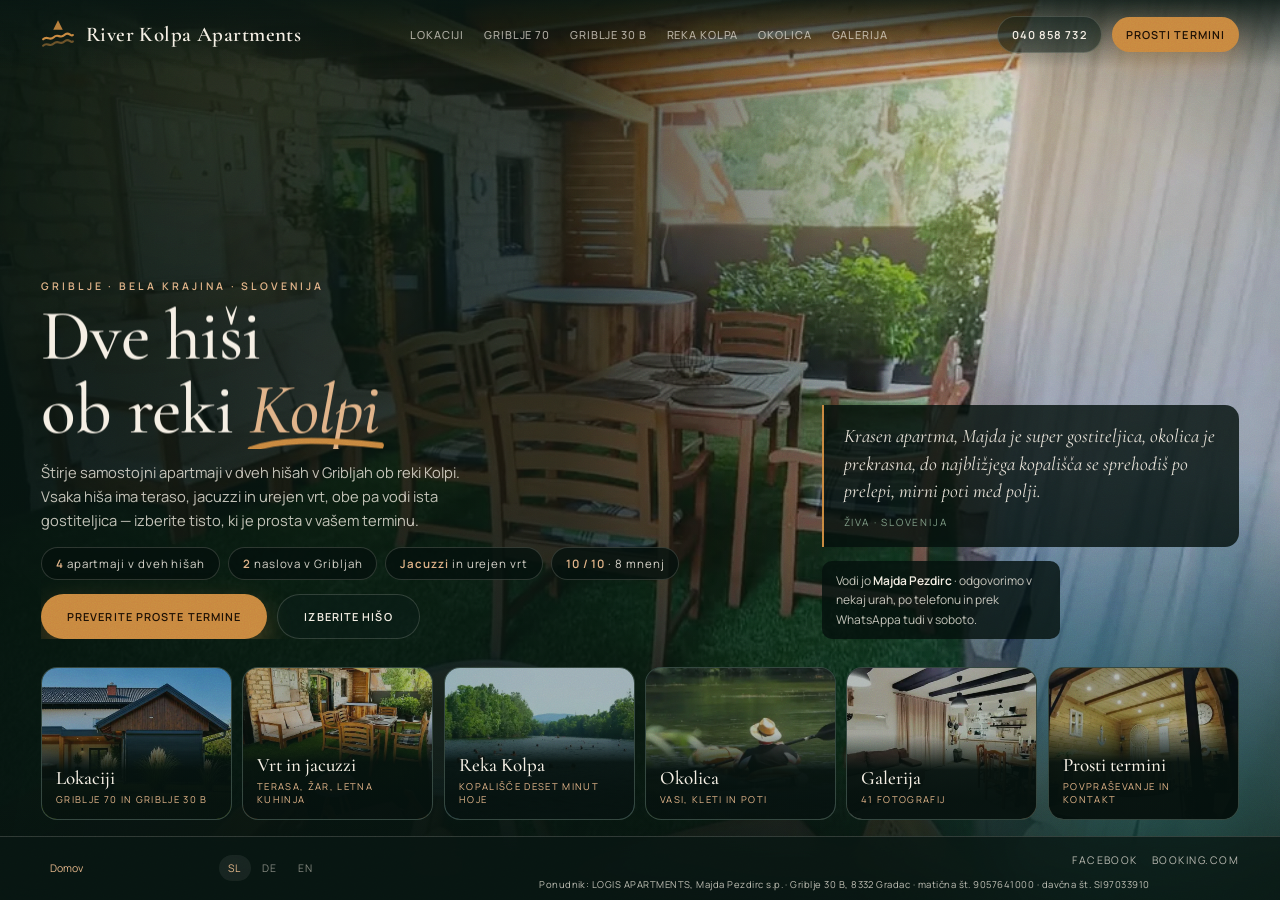
==== commit 21789b09: "Nemščina in angleščina za tuje goste" ====
--- a/index.html
+++ b/index.html
@@ -58,6 +58,11 @@
 
 <footer class="foot">
   <nav class="trail" id="trail" aria-label="Trenutna lokacija"></nav>
+  <div class="langs" id="langs" role="group" aria-label="Jezik">
+    <button type="button" data-jezik="sl" aria-pressed="true" aria-label="Slovenščina">SL</button>
+    <button type="button" data-jezik="de" aria-pressed="false" aria-label="Deutsch">DE</button>
+    <button type="button" data-jezik="en" aria-pressed="false" aria-label="English">EN</button>
+  </div>
   <div class="foot-right">
     <a class="call" href="tel:+38640858732"><svg viewBox="0 0 24 24" fill="none" aria-hidden="true"><path d="M6 3h3l2 5-2.5 1.5a12 12 0 0 0 6 6L16 13l5 2v3a2 2 0 0 1-2.2 2A17 17 0 0 1 4 5.2 2 2 0 0 1 6 3z" stroke="currentColor" stroke-width="1.7" stroke-linejoin="round"/></svg>040 858 732</a>
     <span class="soc"><a href="https://www.facebook.com/p/RIVER-KOLPA-Apartment-Griblje-Bela-krajina-Slovenia-100063596405674/" target="_blank" rel="noopener">Facebook</a><a href="https://www.booking.com/hotel/si/holiday-house-kolpa.sl.html" target="_blank" rel="noopener">Booking.com</a></span>
@@ -108,5 +113,6 @@
 ]}
 </script>
 <script src="app.js"></script>
+<script src="jeziki.js"></script>
 </body>
 </html>
--- a/styles.css
+++ b/styles.css
@@ -119,6 +119,17 @@
 .trail button[aria-current="page"]{color:var(--wood-soft)}
 .trail button:disabled{cursor:default}
 .trail span{color:rgba(245,239,228,.28)}
+/* Jezik je izbira celote strani, ne enega pogleda — zato stoji v nogi, ki je priklopljena
+   na vsebino in jo ResizeObserver meri skupaj z njo. V glavi bi izgubil enovrstično
+   postavitev, ki je izmerjena do pixela. */
+.langs{display:flex;align-items:center;gap:2px;flex:none}
+.langs button{
+  background:none;border:0;cursor:pointer;font:inherit;color:rgba(245,239,228,.5);
+  padding:6px 9px;border-radius:999px;letter-spacing:.14em;
+  transition:color .25s,background .25s;
+}
+.langs button:hover{color:var(--cream);background:rgba(245,239,228,.08)}
+.langs button[aria-pressed="true"]{color:var(--wood-soft);background:rgba(245,239,228,.07)}
 .foot-right{display:flex;align-items:center;gap:18px;min-width:0;color:rgba(245,239,228,.38)}
 .call{display:none;align-items:center;gap:8px;flex:none;padding:9px 15px;border:1px solid var(--line);border-radius:999px;
   font-size:11.5px;letter-spacing:.1em;text-transform:uppercase;font-weight:600;color:var(--cream);transition:border-color .3s}
@@ -191,7 +202,9 @@
 .door:hover{border-color:rgba(245,239,228,.42);transform:translateY(-4px)}
 .door img{position:absolute;inset:0;width:100%;height:100%;object-fit:cover;opacity:.55;transition:opacity .5s,transform 1.1s var(--ease)}
 .door:hover img{opacity:.75;transform:scale(1.08)}
-.door span{position:absolute;inset:auto 0 0 0;padding:32px 14px 13px;display:flex;flex-direction:column;justify-content:flex-end;gap:4px;
+/* Napis je en sam pas pod sliko, zato ga tarče na neposrednega otroka: besedilne vrste,
+   ki jih razbije prevajalni slovar, smejo imeti svoj span brez lastne postavitve. */
+.door > span{position:absolute;inset:auto 0 0 0;padding:32px 14px 13px;display:flex;flex-direction:column;justify-content:flex-end;gap:4px;
   background:linear-gradient(0deg,rgba(4,16,13,.98) 22%,rgba(4,16,13,.95) 58%,transparent)}
 .door b{font-family:"Cormorant Garamond",serif;font-size:21px;font-weight:500}
 .door i{font-style:normal;font-size:9.5px;letter-spacing:.14em;text-transform:uppercase;color:var(--wood-soft)}
@@ -256,11 +269,6 @@
 .card i{position:absolute;top:13px;left:15px;font-style:normal;display:flex;align-items:center;gap:7px;font-size:10px;letter-spacing:.2em;text-transform:uppercase;color:var(--wood-soft);background:var(--scrim);padding:6px 12px 6px 9px;border-radius:999px}
 .card i svg{width:14px;height:14px;flex:none}
 
-.distlist{display:grid;grid-template-columns:repeat(3,minmax(0,1fr));gap:1px 24px;margin-top:16px;flex:none;border-top:1px solid var(--line);padding-top:12px}
-.distlist div{display:flex;align-items:baseline;gap:12px;padding:7px 0;border-bottom:1px solid var(--line)}
-.distlist b{font-family:"Cormorant Garamond",serif;font-size:20px;font-weight:500;color:var(--wood-soft);flex:none;min-width:56px}
-.distlist span{font-size:12.5px;color:var(--text)}
-
 /* ── galerija ──────────────────────────────── */
 .gal-head{display:flex;justify-content:space-between;align-items:flex-end;gap:22px;flex-wrap:wrap}
 .tabs{display:flex;gap:6px;flex-wrap:wrap}
@@ -289,7 +297,7 @@
 
 .score{display:grid;grid-template-columns:auto minmax(0,1fr);gap:22px;align-items:center;margin-top:20px;padding-top:16px;border-top:1px solid var(--line)}
 .score-num b{display:block;font-family:"Cormorant Garamond",serif;font-size:52px;font-weight:500;color:var(--wood-soft);line-height:.9}
-.score-num span{display:block;font-size:10.5px;letter-spacing:.16em;text-transform:uppercase;color:var(--muted);margin-top:8px}
+.score-num > span{display:block;font-size:10.5px;letter-spacing:.16em;text-transform:uppercase;color:var(--muted);margin-top:8px}
 .subs{list-style:none;margin:0;padding:0;display:grid;grid-template-columns:repeat(2,minmax(0,1fr));gap:1px 18px}
 .subs li{display:flex;justify-content:space-between;gap:10px;padding:6px 0;border-bottom:1px solid var(--line);font-size:11.5px;letter-spacing:.04em;color:var(--muted)}
 .subs li b{color:var(--cream);font-weight:600}
@@ -388,7 +396,6 @@
   .home-top{grid-template-columns:minmax(0,1fr)}
   .home-aside{display:none}
   .amenbar{grid-template-columns:repeat(3,minmax(0,1fr))}
-  .distlist{grid-template-columns:repeat(2,minmax(0,1fr))}
   .placegrid{grid-template-columns:repeat(3,minmax(0,1fr))}
 }
 /* Identifikacija ponudnika v nogi ne sme biti okrajšana s tripičjem: pod to širino gre v svojo
@@ -438,7 +445,16 @@
   .back{padding:10px 15px 10px 11px}
   .trail button{padding:9px 10px}
   .soc a{padding:11px 2px}
-  .tab{padding:15px 16px;font-size:11px}
+  .tab{padding:15px 16px;font-size:11px;min-height:44px}
+  /* Stikalo za jezik je na telefonu edini gumb, ki ga mora najti vsak tuj gost — enaka meja
+     za prst kot pri meniju, sicer ostane 30 px visek. */
+  .langs button{display:inline-flex;align-items:center;justify-content:center;min-height:44px;
+    padding:0 12px;font-size:11px}
+  /* Drsenje po menuju je na telefonu najpogostejši gib, a gumbi so iz pasu za namizni meni podedovali
+     34 px — najmanjši cilj na strani. Vsi ostali gumbi so že prilagojeni prstu, zato se jim mora
+     pripeti še meni; min-height deluje samo skupaj z notranjo poravnavo, sicer besedilo obtiči zgoraj. */
+  .nav button{display:inline-flex;align-items:center;justify-content:center;min-height:44px;
+    padding:0 14px;font-size:11px}
   .view{overflow-y:auto;overscroll-behavior:contain;-webkit-overflow-scrolling:touch;
     padding-top:calc(var(--tb,170px) + 12px);padding-bottom:calc(var(--fb,68px) + 16px + env(safe-area-inset-bottom,0px))}
   .copy,.units-wrap,.side,.home-title,.unit-body,.unitcols,.gal{overflow:visible;max-height:none}
@@ -481,12 +497,11 @@
   .quote figcaption{font-size:10.5px}
   .fact span{font-size:11px}
   .contact-list small{font-size:11px}
-  .score-num span{font-size:11px}
+  .score-num > span{font-size:11px}
   .acc summary{font-size:11px}
   .amenbar div{font-size:12.5px}
   .card p{font-size:13px}
   .card i{font-size:10.5px}
-  .distlist span{font-size:13px}
   .fineprint{font-size:12.5px}
   .hosted{font-size:12.5px}
   /* na telefonu se vsebina ne reže v notranje drsenje — kartici gresta ena pod drugo,
